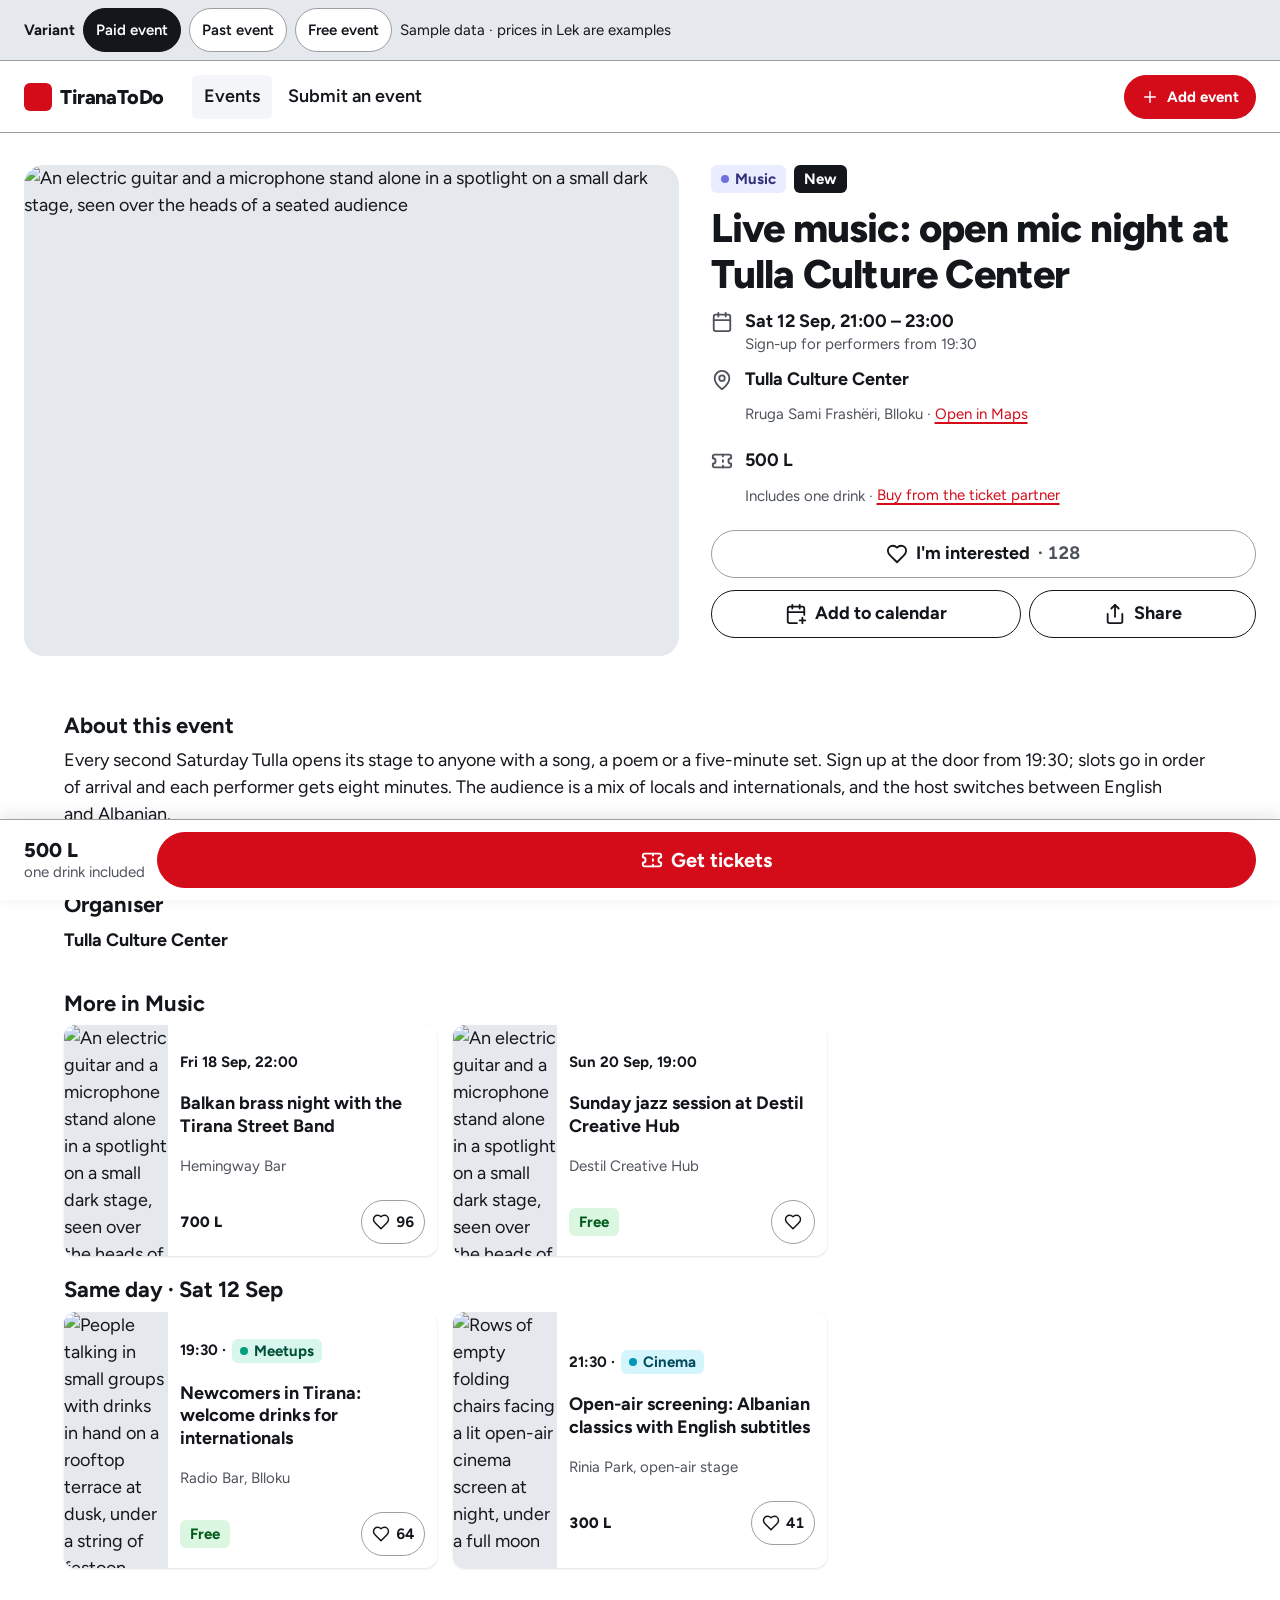
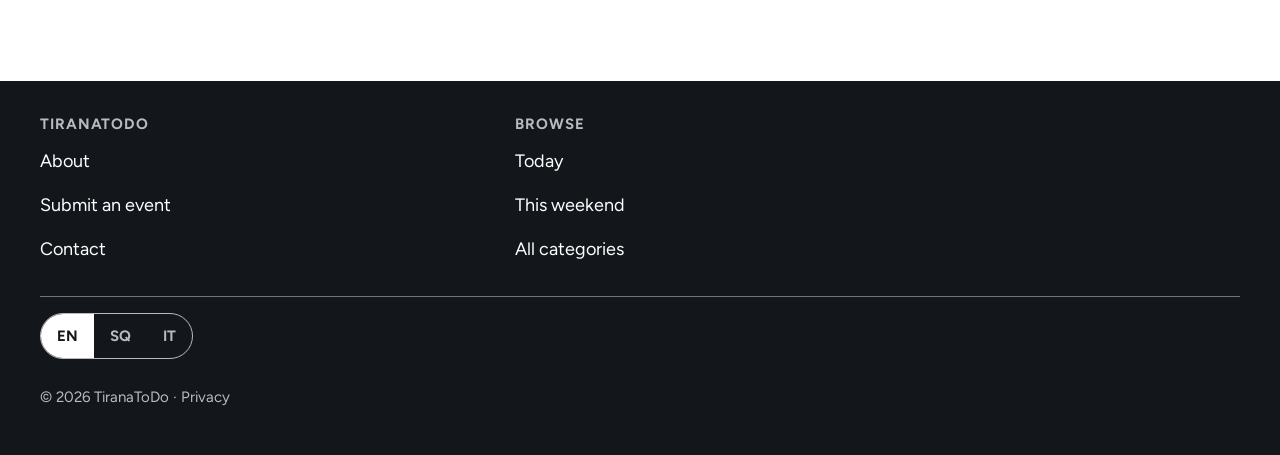
==== docs/dettaglio-evento.html @ acfc4761 "Pubblica il mockup TiranaToDo su GitHub Pages (docs/) Copia dal progetto Claude Design delle due pag" ====
<!DOCTYPE html>
<html lang="en">
<head>
<meta charset="utf-8">
<meta name="viewport" content="width=device-width, initial-scale=1">
<title>Live music: open mic night at Tulla — TiranaToDo</title>
<link rel="stylesheet" href="./_ds/styles.css">
<link rel="stylesheet" href="./pagine.css">
</head>
<body class="te-page" data-screen-label="Event detail">

<!-- DEV ONLY — scelta della variante. Si toglie in produzione con lo <script> in fondo. -->
<div class="dev-bar">
  <b>Variant</b>
  <a href="#normal" data-state-link="normal">Paid event</a>
  <a href="#past" data-state-link="past">Past event</a>
  <a href="#free" data-state-link="free">Free event</a>
  <span>Sample data · prices in Lek are examples</span>
</div>

<!-- logo segnaposto: quadrato rosso + wordmark -->
<header class="te-header te-header--desktop">
  <a class="te-logo" href="./lista-eventi.html"><span class="te-logo__mark"></span>TiranaToDo</a>
  <ul class="te-nav">
    <li><a class="is-active" href="./lista-eventi.html">Events</a></li>
    <li><a href="#">Submit an event</a></li>
  </ul>
  <a class="te-btn te-btn--primary te-btn--s te-only-desktop" href="#"><svg class="te-ic te-ic--s" viewBox="0 0 24 24" aria-hidden="true"><path d="M5 12h14"></path><path d="M12 5v14"></path></svg>Add event</a>
</header>

<main>
  <header class="te-hero" data-cat="music">
    <div class="te-hero__media">
      <!-- prima immagine della pagina: nessun loading=lazy, si vede subito -->
      <img src="https://raw.githubusercontent.com/KeryxDesign/tiranatodo/main/assets/demo/web/music.jpg" width="700" height="438" decoding="async" alt="An electric guitar and a microphone stand alone in a spotlight on a small dark stage, seen over the heads of a seated audience">
      <div class="te-hero__bar te-hero__bar--mobile">
        <a class="te-btn te-btn--icon te-btn--on-image" href="./lista-eventi.html" aria-label="Back to events"><svg class="te-ic" viewBox="0 0 24 24" aria-hidden="true"><path d="m15 18-6-6 6-6"></path></svg></a>
        <div>
          <button class="te-btn te-btn--icon te-btn--on-image" type="button" aria-label="Save"><svg class="te-ic" viewBox="0 0 24 24" aria-hidden="true"><path d="m19 21-7-4-7 4V5a2 2 0 0 1 2-2h10a2 2 0 0 1 2 2v16z"></path></svg></button>
          <button class="te-btn te-btn--icon te-btn--on-image" type="button" aria-label="Share"><svg class="te-ic" viewBox="0 0 24 24" aria-hidden="true"><path d="M4 12v8a2 2 0 0 0 2 2h12a2 2 0 0 0 2-2v-8"></path><polyline points="16 6 12 2 8 6"></polyline><line x1="12" x2="12" y1="2" y2="15"></line></svg></button>
        </div>
      </div>
    </div>

    <div class="te-hero__body">
      <div class="te-alert te-alert--warn" data-show="past" hidden>
        <svg class="te-ic" viewBox="0 0 24 24" aria-hidden="true"><circle cx="12" cy="12" r="10"></circle><path d="M12 8v4"></path><path d="M12 16h.01"></path></svg>
        <div><strong>This event has ended</strong>Voting and calendar are closed. <a href="./lista-eventi.html">See what's on this week</a></div>
      </div>

      <div class="te-hero__tags">
        <span class="te-tag"><i class="te-dot"></i>Music</span>
        <span class="te-badge te-badge--new" data-show="normal">New</span>
        <span class="te-badge te-badge--past" data-show="past" hidden>Past</span>
        <span class="te-badge te-badge--free" data-show="free" hidden>Free</span>
      </div>

      <h1 class="te-h1">Live music: open mic night at Tulla Culture Center</h1>

      <ul class="te-meta">
        <li>
          <svg class="te-ic" viewBox="0 0 24 24" aria-hidden="true"><path d="M8 2v4"></path><path d="M16 2v4"></path><rect width="18" height="18" x="3" y="4" rx="2"></rect><path d="M3 10h18"></path></svg>
          <div>
            <div class="te-meta__main">Sat 12 Sep, 21:00 – 23:00</div>
            <div class="te-meta__sub">Sign-up for performers from 19:30</div>
          </div>
        </li>
        <li>
          <svg class="te-ic" viewBox="0 0 24 24" aria-hidden="true"><path d="M20 10c0 6-8 12-8 12s-8-6-8-12a8 8 0 0 1 16 0Z"></path><circle cx="12" cy="10" r="3"></circle></svg>
          <div>
            <div class="te-meta__main">Tulla Culture Center</div>
            <div class="te-meta__sub">Rruga Sami Frashëri, Blloku · <a href="#">Open in Maps</a></div>
          </div>
        </li>
        <li>
          <svg class="te-ic" viewBox="0 0 24 24" aria-hidden="true"><path d="M2 9a3 3 0 0 1 0 6v2a2 2 0 0 0 2 2h16a2 2 0 0 0 2-2v-2a3 3 0 0 1 0-6V7a2 2 0 0 0-2-2H4a2 2 0 0 0-2 2Z"></path><path d="M13 5v2"></path><path d="M13 11v2"></path><path d="M13 17v2"></path></svg>
          <div>
            <div class="te-meta__main" data-show="normal past">500 L</div>
            <div class="te-meta__sub" data-show="normal">Includes one drink · <a href="#">Buy from the ticket partner</a></div>
            <div class="te-meta__sub" data-show="past" hidden>Includes one drink · ticket sales are closed</div>
            <div class="te-meta__main" data-show="free" hidden>Free entry</div>
            <div class="te-meta__sub" data-show="free" hidden>No ticket needed · first come, first served</div>
          </div>
        </li>
      </ul>

      <button class="te-vote te-vote--lg" type="button" aria-pressed="false" data-off-when="past">
        <svg class="te-ic" viewBox="0 0 24 24" aria-hidden="true"><path d="M19 14c1.49-1.46 3-3.21 3-5.5A5.5 5.5 0 0 0 16.5 3c-1.76 0-3 .5-4.5 2-1.5-1.5-2.74-2-4.5-2A5.5 5.5 0 0 0 2 8.5c0 2.3 1.5 4.05 3 5.5l7 7Z"></path></svg>I'm interested <span class="te-vote__count te-muted">· 128</span>
      </button>

      <div class="te-actions">
        <div class="te-actions__row">
          <button class="te-btn te-btn--secondary" type="button" data-off-when="past"><svg class="te-ic" viewBox="0 0 24 24" aria-hidden="true"><path d="M8 2v4"></path><path d="M16 2v4"></path><path d="M21 13V6a2 2 0 0 0-2-2H5a2 2 0 0 0-2 2v14a2 2 0 0 0 2 2h8"></path><path d="M3 10h18"></path><path d="M16 19h6"></path><path d="M19 16v6"></path></svg>Add to calendar</button>
          <button class="te-btn te-btn--secondary" type="button"><svg class="te-ic" viewBox="0 0 24 24" aria-hidden="true"><path d="M4 12v8a2 2 0 0 0 2 2h12a2 2 0 0 0 2-2v-8"></path><polyline points="16 6 12 2 8 6"></polyline><line x1="12" x2="12" y1="2" y2="15"></line></svg>Share</button>
        </div>
        <div class="te-actions__row te-only-mobile" data-show="normal">
          <a class="te-btn te-btn--secondary" href="#"><svg class="te-ic" viewBox="0 0 24 24" aria-hidden="true"><path d="M2 9a3 3 0 0 1 0 6v2a2 2 0 0 0 2 2h16a2 2 0 0 0 2-2v-2a3 3 0 0 1 0-6V7a2 2 0 0 0-2-2H4a2 2 0 0 0-2 2Z"></path><path d="M13 5v2"></path><path d="M13 11v2"></path><path d="M13 17v2"></path></svg>Tickets</a>
        </div>
      </div>
    </div>
  </header>

  <div class="te-wrap te-wrap--flush">

    <section class="te-section">
      <h2 class="te-h3">About this event</h2>
      <p class="te-body" style="margin-top:var(--te-sp-2)">Every second Saturday Tulla opens its stage to anyone with a song, a poem or a five-minute set. Sign up at the door from 19:30; slots go in order of arrival and each performer gets eight minutes. The audience is a mix of locals and internationals, and the host switches between English and Albanian.</p>
      <p class="te-body" style="margin-top:var(--te-sp-3)">Doors close when the room is full, about sixty people, so come early if you want a seat. The bar stays open until midnight.</p>
    </section>

    <section class="te-section">
      <h2 class="te-h3">Organiser</h2>
      <p class="te-body te-strong" style="margin-top:var(--te-sp-2)">Tulla Culture Center</p>
    </section>

    <section class="te-group" style="padding-top:var(--te-sp-4)">
      <h2 class="te-group__title">More in Music</h2>
      <div class="te-list--cols te-pad">
        <a class="te-card te-card--list" href="./dettaglio-evento.html" data-cat="music">
          <div class="te-card__media"><img src="https://raw.githubusercontent.com/KeryxDesign/tiranatodo/main/assets/demo/web/music.jpg" width="700" height="438" loading="lazy" decoding="async" alt="An electric guitar and a microphone stand alone in a spotlight on a small dark stage, seen over the heads of a seated audience"></div>
          <div class="te-card__body">
            <p class="te-card__date">Fri 18 Sep, 22:00</p>
            <h3 class="te-card__title">Balkan brass night with the Tirana Street Band</h3>
            <p class="te-card__place"><span>Hemingway Bar</span></p>
            <div class="te-card__foot">
              <span class="te-card__price">700 L</span>
              <button class="te-vote te-vote--compact" type="button" aria-pressed="false" aria-label="I'm interested · 96 people"><svg class="te-ic te-ic--s" viewBox="0 0 24 24" aria-hidden="true"><path d="M19 14c1.49-1.46 3-3.21 3-5.5A5.5 5.5 0 0 0 16.5 3c-1.76 0-3 .5-4.5 2-1.5-1.5-2.74-2-4.5-2A5.5 5.5 0 0 0 2 8.5c0 2.3 1.5 4.05 3 5.5l7 7Z"></path></svg><span class="te-vote__count">96</span></button>
            </div>
          </div>
        </a>
        <a class="te-card te-card--list" href="./dettaglio-evento.html" data-cat="music">
          <div class="te-card__media"><img src="https://raw.githubusercontent.com/KeryxDesign/tiranatodo/main/assets/demo/web/music.jpg" width="700" height="438" loading="lazy" decoding="async" alt="An electric guitar and a microphone stand alone in a spotlight on a small dark stage, seen over the heads of a seated audience"></div>
          <div class="te-card__body">
            <p class="te-card__date">Sun 20 Sep, 19:00</p>
            <h3 class="te-card__title">Sunday jazz session at Destil Creative Hub</h3>
            <p class="te-card__place"><span>Destil Creative Hub</span></p>
            <div class="te-card__foot">
              <span class="te-badge te-badge--free">Free</span>
              <button class="te-vote te-vote--compact is-solo" type="button" aria-pressed="false" aria-label="I'm interested"><svg class="te-ic te-ic--s" viewBox="0 0 24 24" aria-hidden="true"><path d="M19 14c1.49-1.46 3-3.21 3-5.5A5.5 5.5 0 0 0 16.5 3c-1.76 0-3 .5-4.5 2-1.5-1.5-2.74-2-4.5-2A5.5 5.5 0 0 0 2 8.5c0 2.3 1.5 4.05 3 5.5l7 7Z"></path></svg></button>
            </div>
          </div>
        </a>
      </div>
    </section>

    <section class="te-group" style="padding-bottom:var(--te-sp-8)">
      <h2 class="te-group__title">Same day · Sat 12 Sep</h2>
      <div class="te-list--cols te-pad">
        <a class="te-card te-card--list" href="./dettaglio-evento.html" data-cat="meetups">
          <div class="te-card__media"><img src="https://raw.githubusercontent.com/KeryxDesign/tiranatodo/main/assets/demo/web/meetups.jpg" width="700" height="438" loading="lazy" decoding="async" alt="People talking in small groups with drinks in hand on a rooftop terrace at dusk, under a string of festoon lights"></div>
          <div class="te-card__body">
            <p class="te-card__date">19:30 · <span class="te-tag" style="min-height:24px;padding:0 var(--te-sp-2)"><i class="te-dot"></i>Meetups</span></p>
            <h3 class="te-card__title">Newcomers in Tirana: welcome drinks for internationals</h3>
            <p class="te-card__place"><span>Radio Bar, Blloku</span></p>
            <div class="te-card__foot">
              <span class="te-badge te-badge--free">Free</span>
              <button class="te-vote te-vote--compact" type="button" aria-pressed="false" aria-label="I'm interested · 64 people"><svg class="te-ic te-ic--s" viewBox="0 0 24 24" aria-hidden="true"><path d="M19 14c1.49-1.46 3-3.21 3-5.5A5.5 5.5 0 0 0 16.5 3c-1.76 0-3 .5-4.5 2-1.5-1.5-2.74-2-4.5-2A5.5 5.5 0 0 0 2 8.5c0 2.3 1.5 4.05 3 5.5l7 7Z"></path></svg><span class="te-vote__count">64</span></button>
            </div>
          </div>
        </a>
        <a class="te-card te-card--list" href="./dettaglio-evento.html" data-cat="cinema">
          <div class="te-card__media"><img src="https://raw.githubusercontent.com/KeryxDesign/tiranatodo/main/assets/demo/web/cinema.jpg" width="700" height="438" loading="lazy" decoding="async" alt="Rows of empty folding chairs facing a lit open-air cinema screen at night, under a full moon"></div>
          <div class="te-card__body">
            <p class="te-card__date">21:30 · <span class="te-tag" style="min-height:24px;padding:0 var(--te-sp-2)"><i class="te-dot"></i>Cinema</span></p>
            <h3 class="te-card__title">Open-air screening: Albanian classics with English subtitles</h3>
            <p class="te-card__place"><span>Rinia Park, open-air stage</span></p>
            <div class="te-card__foot">
              <span class="te-card__price">300 L</span>
              <button class="te-vote te-vote--compact" type="button" aria-pressed="false" aria-label="I'm interested · 41 people"><svg class="te-ic te-ic--s" viewBox="0 0 24 24" aria-hidden="true"><path d="M19 14c1.49-1.46 3-3.21 3-5.5A5.5 5.5 0 0 0 16.5 3c-1.76 0-3 .5-4.5 2-1.5-1.5-2.74-2-4.5-2A5.5 5.5 0 0 0 2 8.5c0 2.3 1.5 4.05 3 5.5l7 7Z"></path></svg><span class="te-vote__count">41</span></button>
            </div>
          </div>
        </a>
      </div>
    </section>

  </div>
</main>

<div class="te-sticky-cta" data-show="normal">
  <div class="te-sticky-cta__price"><strong>500 L</strong><span class="te-small te-muted">one drink included</span></div>
  <a class="te-btn te-btn--primary te-btn--l" href="#"><svg class="te-ic" viewBox="0 0 24 24" aria-hidden="true"><path d="M2 9a3 3 0 0 1 0 6v2a2 2 0 0 0 2 2h16a2 2 0 0 0 2-2v-2a3 3 0 0 1 0-6V7a2 2 0 0 0-2-2H4a2 2 0 0 0-2 2Z"></path><path d="M13 5v2"></path><path d="M13 11v2"></path><path d="M13 17v2"></path></svg>Get tickets</a>
</div>

<footer class="te-footer">
  <div class="te-wrap te-wrap--flush">
    <div class="te-footer__cols">
      <div>
        <p class="te-footer__title">TiranaToDo</p>
        <ul>
          <li><a href="#">About</a></li>
          <li><a href="#">Submit an event</a></li>
          <li><a href="#">Contact</a></li>
        </ul>
      </div>
      <div>
        <p class="te-footer__title">Browse</p>
        <ul>
          <li><a href="#">Today</a></li>
          <li><a href="#">This weekend</a></li>
          <li><a href="#">All categories</a></li>
        </ul>
      </div>
    </div>
    <div class="te-footer__legal">
      <nav class="te-footer__lang" aria-label="Language">
        <a class="is-active" href="#" lang="en">EN</a>
        <a href="#" lang="sq">SQ</a>
        <a href="#" lang="it">IT</a>
      </nav>
      <p>© 2026 TiranaToDo · <a href="#">Privacy</a></p>
    </div>
  </div>
</footer>

<!-- DEV ONLY — mostra una delle tre varianti. Si toglie in produzione. -->
<script>
(function(){
  var valid = ['normal','past','free'];
  function apply(s){
    if (valid.indexOf(s) < 0) { s = valid[0]; }
    var i, els = document.querySelectorAll('[data-show]');
    for (i = 0; i < els.length; i++) {
      els[i].hidden = els[i].getAttribute('data-show').split(' ').indexOf(s) < 0;
    }
    var offs = document.querySelectorAll('[data-off-when]');
    for (i = 0; i < offs.length; i++) {
      var off = offs[i].getAttribute('data-off-when') === s;
      offs[i].disabled = off;
      offs[i].setAttribute('aria-disabled', off ? 'true' : 'false');
      if (offs[i].className.indexOf('te-vote') === 0) {
        offs[i].className = off ? 'te-vote te-vote--lg is-off' : 'te-vote te-vote--lg';
      }
    }
    var links = document.querySelectorAll('[data-state-link]');
    for (i = 0; i < links.length; i++) {
      links[i].className = (links[i].getAttribute('data-state-link') === s) ? 'is-on' : '';
    }
  }
  function read(){ return (window.location.hash || '').replace('#',''); }
  window.addEventListener('hashchange', function(){ apply(read()); });
  apply(read());
})();
</script>

<!--
STRINGHE VISIBILI — dettaglio-evento (EN default; da tradurre SQ, IT)
brand.name → TiranaToDo
nav.events → Events
nav.submit → Submit an event
nav.add → Add event
detail.back → Back to events
detail.save → Save
detail.share → Share
media.nophoto → No photo yet   [segnaposto: da confermare a MUSE]
detail.past.title → This event has ended
detail.past.body → Voting and calendar are closed.
detail.past.link → See what's on this week
badge.new → New
badge.past → Past
badge.free → Free
detail.when → Sat 12 Sep, 21:00 – 23:00
detail.when.note → Sign-up for performers from 19:30
detail.where.name → Tulla Culture Center
detail.where.address → Rruga Sami Frashëri, Blloku
detail.where.map → Open in Maps
detail.price → 500 L
detail.price.note → Includes one drink
detail.price.buy → Buy from the ticket partner
detail.price.note.past → Includes one drink · ticket sales are closed
detail.price.free → Free entry
detail.price.free.note → No ticket needed · first come, first served
detail.vote → I'm interested
detail.vote.count → · {n}
detail.calendar → Add to calendar
detail.tickets → Tickets
detail.about → About this event
detail.organiser → Organiser
detail.more.category → More in {category}
detail.sameday → Same day · {date}
cta.price.note → one drink included
cta.tickets → Get tickets
footer.* → come in lista-eventi

TESTI ALTERNATIVI DELLE FOTO (li pronuncia un lettore di schermo: sono
testo visibile, non metadati. Da confermare a MUSE insieme alle stringhe.)
media.alt.music → An electric guitar and a microphone stand alone in a spotlight on a small dark stage, seen over the heads of a seated audience
media.alt.meetups → People talking in small groups with drinks in hand on a rooftop terrace at dusk, under a string of festoon lights
media.alt.cinema → Rows of empty folding chairs facing a lit open-air cinema screen at night, under a full moon

FOTO: la testata e le quattro card portano una fotografia, abbinata alla
categoria. Le foto stanno nel repo del progetto (assets/demo/web/), sono
generate con AI e ritagliate 16:10 a 700x438. music.jpg compare tre
volte perche' tre di queste schede sono davvero di categoria Music.
La testata carica subito; le quattro card hanno loading="lazy".

SEGNAPOSTO IMMAGINE: la classe .te-media-empty resta in pagine.css e non
la usa piu' nessun riquadro di questo mockup. E' lo stato di ripiego per
l'evento il cui organizzatore non carica nessuna foto — in produzione
succedera' spesso. Occupa lo stesso riquadro dell'<img>: si scambiano
senza muovere un pixel. Non dipende dalla variante: un evento gratuito o
passato puo' avere la foto come un evento a pagamento.

DATI D'ESEMPIO, NON REALI: titolo, luogo, contatore voti e prezzi in Lek
(500 L, 300 L, 700 L) sono segnaposto.
-->
</body>
</html>
---- docs/_ds/styles.css ----
@import url('https://fonts.googleapis.com/css2?family=Figtree:ital,wght@0,400;0,600;0,700;0,800;1,400;1,700&display=swap');

/* ═══════════════════════════════════════════════════════════════════════
   TIRANA EVENTS — design system. Bianco fondo, nero inchiostro, rosso azione.
   Prefisso classi: te-. Ogni colore passa da un token: niente esadecimali
   scritti a mano nei componenti o nelle pagine.
   Pavimento tipografico (profilo A, target 18-50): corpo ≥17px, altro ≥15px,
   contrasto ≥4,5:1. Fonte: Sistema/_CORE/sop/grafica/graf_pagina_web.md §4.
   ═══════════════════════════════════════════════════════════════════════ */
:root{
  /* --- I tre colori --- */
  --te-white:#FFFFFF;/* @kind color */
  --te-ink:#13161B;/* @kind color */
  --te-red:#D40C1A;/* @kind color */
  --te-red-ink:#A9000D;/* @kind color */
  --te-red-bg:#FFE7E4;/* @kind color */

  /* --- Neutri di supporto --- */
  --te-ink-muted:#4E535B;/* @kind color */
  --te-surface-2:#F3F5F8;/* @kind color */
  --te-surface-3:#E5E8EC;/* @kind color */
  --te-line:#9B9FA3;/* @kind color */
  --te-line-soft:#DCDEE2;/* @kind color */
  --te-on-ink:#FFFFFF;/* @kind color */
  --te-on-ink-muted:#B8BBC0;/* @kind color */

  /* --- Stati --- */
  --te-ok:#008A39;/* @kind color */
  --te-ok-ink:#005A1C;/* @kind color */
  --te-ok-bg:#DCF7E1;/* @kind color */
  --te-warn:#A65F00;/* @kind color */
  --te-warn-ink:#6F3800;/* @kind color */
  --te-warn-bg:#FFEBD2;/* @kind color */
  --te-err:#D40C1A;/* @kind color */
  --te-err-ink:#A9000D;/* @kind color */
  --te-err-bg:#FFE7E4;/* @kind color */
  --te-info:#0077C7;/* @kind color */
  --te-info-ink:#004B88;/* @kind color */
  --te-info-bg:#D9F2FF;/* @kind color */

  /* --- Categorie: punto (non testo), tinta di fondo, inchiostro sulla tinta --- */
  --te-cat-music:#6F6FE2;/* @kind color */
  --te-cat-music-bg:#E9EDFF;/* @kind color */
  --te-cat-music-ink:#33317A;/* @kind color */
  --te-cat-nightlife:#9F5DCB;/* @kind color */
  --te-cat-nightlife-bg:#F6E8FF;/* @kind color */
  --te-cat-nightlife-ink:#50266B;/* @kind color */
  --te-cat-theatre:#BF50A0;/* @kind color */
  --te-cat-theatre-bg:#FFE6F6;/* @kind color */
  --te-cat-theatre-ink:#631C50;/* @kind color */
  --te-cat-cinema:#0098B7;/* @kind color */
  --te-cat-cinema-bg:#D5F5FC;/* @kind color */
  --te-cat-cinema-ink:#004B5F;/* @kind color */
  --te-cat-art:#0086DD;/* @kind color */
  --te-cat-art-bg:#DCF2FF;/* @kind color */
  --te-cat-art-ink:#004077;/* @kind color */
  --te-cat-food:#CC5900;/* @kind color */
  --te-cat-food-bg:#FFE8DA;/* @kind color */
  --te-cat-food-ink:#6B2200;/* @kind color */
  --te-cat-sport:#279936;/* @kind color */
  --te-cat-sport-bg:#E1F5E0;/* @kind color */
  --te-cat-sport-ink:#004C09;/* @kind color */
  --te-cat-family:#B47000;/* @kind color */
  --te-cat-family-bg:#FBEDD5;/* @kind color */
  --te-cat-family-ink:#5D3200;/* @kind color */
  --te-cat-meetups:#009F7A;/* @kind color */
  --te-cat-meetups-bg:#D7F7ED;/* @kind color */
  --te-cat-meetups-ink:#004F39;/* @kind color */
  --te-cat-outdoors:#888700;/* @kind color */
  --te-cat-outdoors-bg:#EFF1D6;/* @kind color */
  --te-cat-outdoors-ink:#424100;/* @kind color */
  --te-cat-other:#6B7280;/* @kind color */
  --te-cat-other-bg:#EEF0F3;/* @kind color */
  --te-cat-other-ink:#343A44;/* @kind color */

  /* --- Tipografia --- */
  --te-font:'Figtree',system-ui,-apple-system,'Segoe UI',sans-serif;
  --te-fs-small:15px;   /* etichette, meta, note: pavimento "altro testo" */
  --te-fs-body:17px;    /* corpo: pavimento */
  --te-fs-lead:19px;    /* titolo card, lead */
  --te-fs-h3:21px;
  --te-fs-h2:24px;
  --te-fs-h1:28px;      /* H1 mobile: pavimento ≥28 */
  --te-fs-display:36px; /* numeri grandi, giorno nel blocco data */
  --te-lh-tight:1.15;
  --te-lh-title:1.25;
  --te-lh-body:1.5;

  /* --- Spazio (base 4) --- */
  --te-sp-1:4px;--te-sp-2:8px;--te-sp-3:12px;--te-sp-4:16px;--te-sp-5:20px;
  --te-sp-6:24px;--te-sp-8:32px;--te-sp-10:40px;--te-sp-12:48px;--te-sp-16:64px;
  --te-gutter:16px;      /* margine pagina mobile */
  --te-tap:44px;         /* tap target minimo, mai sotto */
  --te-max:1200px;

  /* --- Raggi --- */
  --te-r-sm:6px;--te-r-md:12px;--te-r-lg:20px;--te-r-pill:999px;

  /* --- Ombre --- */
  --te-shadow-sm:0 1px 2px rgba(19,22,27,.06),0 1px 3px rgba(19,22,27,.08);/* @kind shadow */
  --te-shadow-md:0 4px 12px rgba(19,22,27,.10),0 1px 3px rgba(19,22,27,.06);/* @kind shadow */
  --te-shadow-lg:0 -4px 16px rgba(19,22,27,.10);/* @kind shadow */

  /* --- Anello di focus --- */
  --te-ring:0 0 0 2px var(--te-white),0 0 0 4px var(--te-ink);
}
@media (min-width:768px){
  :root{--te-fs-body:18px;--te-fs-lead:20px;--te-fs-h3:22px;--te-fs-h2:30px;--te-fs-h1:40px;--te-fs-display:48px;--te-gutter:24px}
}

/* ─── Base ─────────────────────────────────────────────────────────── */
.te-page{margin:0;background:var(--te-white);color:var(--te-ink);font-family:var(--te-font);font-size:var(--te-fs-body);line-height:var(--te-lh-body);-webkit-font-smoothing:antialiased;text-wrap:pretty}
.te-page *,.te-page *::before,.te-page *::after{box-sizing:border-box}
.te-page :where(a:not([class])){color:var(--te-red);text-decoration:underline;text-underline-offset:3px;text-decoration-thickness:1.5px}
.te-page :where(a:not([class])):hover{color:var(--te-red-ink)}
.te-page :focus-visible{outline:none;box-shadow:var(--te-ring)}
.te-wrap{max-width:var(--te-max);margin:0 auto;padding:0 var(--te-gutter)}
.te-wrap--flush{padding:0}
.te-ic{width:22px;height:22px;flex:none;stroke:currentColor;fill:none;stroke-width:2;stroke-linecap:round;stroke-linejoin:round}
.te-ic--s{width:18px;height:18px}
.te-ic--fill{fill:currentColor}
.te-sr{position:absolute;width:1px;height:1px;overflow:hidden;clip:rect(0 0 0 0);white-space:nowrap}

/* ─── Tipografia ───────────────────────────────────────────────────── */
.te-h1{font-size:var(--te-fs-h1);line-height:var(--te-lh-tight);font-weight:800;letter-spacing:-.02em;margin:0}
.te-h2{font-size:var(--te-fs-h2);line-height:var(--te-lh-title);font-weight:800;letter-spacing:-.015em;margin:0}
.te-h3{font-size:var(--te-fs-h3);line-height:var(--te-lh-title);font-weight:700;margin:0}
.te-lead{font-size:var(--te-fs-lead);line-height:var(--te-lh-title);font-weight:700;margin:0}
.te-body{font-size:var(--te-fs-body);line-height:var(--te-lh-body);margin:0}
.te-small{font-size:var(--te-fs-small);line-height:1.4;margin:0}
.te-muted{color:var(--te-ink-muted)}
.te-strong{font-weight:700}
.te-display{font-size:var(--te-fs-display);line-height:1;font-weight:800;letter-spacing:-.03em}

/* ─── Bottoni ──────────────────────────────────────────────────────── */
.te-btn{display:inline-flex;align-items:center;justify-content:center;gap:var(--te-sp-2);min-height:48px;padding:0 var(--te-sp-5);border-radius:var(--te-r-pill);border:1.5px solid transparent;font-family:var(--te-font);font-size:var(--te-fs-body);font-weight:700;line-height:1.2;text-decoration:none;cursor:pointer;white-space:nowrap;transition:background .15s,color .15s,transform .08s,border-color .15s;-webkit-tap-highlight-color:transparent}
.te-btn:active,.te-btn.is-active{transform:scale(.98)}
.te-btn--s{min-height:44px;padding:0 var(--te-sp-4);font-size:var(--te-fs-small)}
.te-btn--m{min-height:48px}
.te-btn--l{min-height:56px;padding:0 var(--te-sp-6);font-size:var(--te-fs-lead)}
.te-btn--block{display:flex;width:100%}
.te-btn--primary{background:var(--te-red);color:var(--te-on-ink);border-color:var(--te-red)}
.te-btn--primary:hover,.te-btn--primary.is-hover{background:var(--te-red-ink);border-color:var(--te-red-ink)}
.te-btn--primary:active,.te-btn--primary.is-active{background:var(--te-red-ink)}
.te-btn--secondary{background:var(--te-white);color:var(--te-ink);border-color:var(--te-ink)}
.te-btn--secondary:hover,.te-btn--secondary.is-hover{background:var(--te-surface-2)}
.te-btn--secondary:active,.te-btn--secondary.is-active{background:var(--te-surface-3)}
.te-btn--ghost{background:transparent;color:var(--te-ink)}
.te-btn--ghost:hover,.te-btn--ghost.is-hover{background:var(--te-surface-2)}
.te-btn--ghost:active,.te-btn--ghost.is-active{background:var(--te-surface-3)}
.te-btn--icon{width:var(--te-tap);min-width:var(--te-tap);min-height:var(--te-tap);padding:0;border-color:var(--te-line);background:var(--te-white);color:var(--te-ink)}
.te-btn--icon.te-btn--l{width:56px;min-width:56px}
.te-btn--icon:hover,.te-btn--icon.is-hover{background:var(--te-surface-2);border-color:var(--te-ink)}
.te-btn--on-image{background:rgba(255,255,255,.92);border-color:transparent;box-shadow:var(--te-shadow-sm)}
.te-btn:disabled,.te-btn.is-disabled{background:var(--te-surface-3);color:var(--te-ink-muted);border-color:var(--te-surface-3);cursor:not-allowed;transform:none}
.te-btn.is-loading{color:transparent;position:relative;pointer-events:none}
.te-btn.is-loading::after{content:"";position:absolute;width:20px;height:20px;border-radius:50%;border:2.5px solid rgba(255,255,255,.35);border-top-color:var(--te-on-ink);animation:te-spin .8s linear infinite}
.te-btn--secondary.is-loading::after,.te-btn--ghost.is-loading::after{border-color:var(--te-surface-3);border-top-color:var(--te-ink)}
.te-btn.is-focus{box-shadow:var(--te-ring)}
@keyframes te-spin{to{transform:rotate(360deg)}}

/* ─── Chip (filtri) ────────────────────────────────────────────────── */
.te-chip{display:inline-flex;align-items:center;gap:var(--te-sp-2);min-height:var(--te-tap);padding:0 var(--te-sp-4);border-radius:var(--te-r-pill);border:1.5px solid var(--te-line);background:var(--te-white);color:var(--te-ink);font-family:var(--te-font);font-size:var(--te-fs-small);font-weight:600;line-height:1.2;white-space:nowrap;cursor:pointer;text-decoration:none;flex:none;transition:background .15s,border-color .15s,color .15s;-webkit-tap-highlight-color:transparent}
.te-chip:hover,.te-chip.is-hover{border-color:var(--te-ink)}
.te-chip.is-active{background:var(--te-ink);color:var(--te-on-ink);border-color:var(--te-ink)}
.te-chip--icon{width:var(--te-tap);padding:0;justify-content:center}
.te-chip .te-count{font-weight:400;color:var(--te-ink-muted)}
.te-chip.is-active .te-count{color:var(--te-on-ink-muted)}
.te-dot{width:10px;height:10px;border-radius:50%;background:var(--cat,var(--te-cat-other));flex:none}

/* ─── Barra filtri sticky ──────────────────────────────────────────── */
.te-filters{position:sticky;top:0;z-index:20;background:var(--te-white);padding:var(--te-sp-3) 0 var(--te-sp-2);border-bottom:1px solid var(--te-line);box-shadow:var(--te-shadow-sm)}
.te-filters.is-stuck{box-shadow:var(--te-shadow-md)}
.te-scroll{display:flex;gap:var(--te-sp-2);overflow-x:auto;padding:2px var(--te-gutter) 4px;scrollbar-width:none;-webkit-overflow-scrolling:touch;scroll-snap-type:x proximity}
.te-scroll::-webkit-scrollbar{display:none}
.te-scroll>*{scroll-snap-align:start}
.te-filters .te-scroll+.te-scroll{margin-top:var(--te-sp-2)}
.te-results{display:flex;align-items:center;justify-content:space-between;gap:var(--te-sp-3);padding:var(--te-sp-2) var(--te-gutter) 0;font-size:var(--te-fs-small);font-weight:600;color:var(--te-ink-muted);line-height:1.4}
.te-results .te-link-btn{background:none;border:0;padding:0;min-height:var(--te-tap);display:inline-flex;align-items:center;font:inherit;font-weight:600;color:var(--te-red);text-decoration:underline;text-underline-offset:3px;cursor:pointer}
.te-results.is-compact{padding-top:0;min-height:0}

/* ─── Ricerca ──────────────────────────────────────────────────────── */
.te-search{position:relative;display:flex;align-items:center}
.te-search .te-ic{position:absolute;left:var(--te-sp-4);color:var(--te-ink-muted);pointer-events:none}
.te-search__input{width:100%;min-height:48px;padding:0 52px;border-radius:var(--te-r-pill);border:1.5px solid var(--te-line);background:var(--te-white);color:var(--te-ink);font-family:var(--te-font);font-size:var(--te-fs-body);line-height:1.2;-webkit-appearance:none;appearance:none}
.te-search__input::placeholder{color:var(--te-ink-muted);opacity:1}
.te-search__input:focus,.te-search__input.is-focus{outline:none;border-color:var(--te-ink);box-shadow:var(--te-ring)}
.te-search__clear{position:absolute;right:2px;width:var(--te-tap);height:var(--te-tap);display:inline-flex;align-items:center;justify-content:center;border:0;background:transparent;color:var(--te-ink);border-radius:50%;cursor:pointer}
.te-search__clear:hover{background:var(--te-surface-2)}
.te-search--surface .te-search__input{background:var(--te-surface-2);border-color:transparent}
.te-search--surface .te-search__input:focus{background:var(--te-white);border-color:var(--te-ink)}

/* ─── Tag categoria e badge ────────────────────────────────────────── */
[data-cat="music"]{--cat:var(--te-cat-music);--cat-bg:var(--te-cat-music-bg);--cat-ink:var(--te-cat-music-ink)}
[data-cat="nightlife"]{--cat:var(--te-cat-nightlife);--cat-bg:var(--te-cat-nightlife-bg);--cat-ink:var(--te-cat-nightlife-ink)}
[data-cat="theatre"]{--cat:var(--te-cat-theatre);--cat-bg:var(--te-cat-theatre-bg);--cat-ink:var(--te-cat-theatre-ink)}
[data-cat="cinema"]{--cat:var(--te-cat-cinema);--cat-bg:var(--te-cat-cinema-bg);--cat-ink:var(--te-cat-cinema-ink)}
[data-cat="art"]{--cat:var(--te-cat-art);--cat-bg:var(--te-cat-art-bg);--cat-ink:var(--te-cat-art-ink)}
[data-cat="food"]{--cat:var(--te-cat-food);--cat-bg:var(--te-cat-food-bg);--cat-ink:var(--te-cat-food-ink)}
[data-cat="sport"]{--cat:var(--te-cat-sport);--cat-bg:var(--te-cat-sport-bg);--cat-ink:var(--te-cat-sport-ink)}
[data-cat="family"]{--cat:var(--te-cat-family);--cat-bg:var(--te-cat-family-bg);--cat-ink:var(--te-cat-family-ink)}
[data-cat="meetups"]{--cat:var(--te-cat-meetups);--cat-bg:var(--te-cat-meetups-bg);--cat-ink:var(--te-cat-meetups-ink)}
[data-cat="outdoors"]{--cat:var(--te-cat-outdoors);--cat-bg:var(--te-cat-outdoors-bg);--cat-ink:var(--te-cat-outdoors-ink)}
[data-cat="other"]{--cat:var(--te-cat-other);--cat-bg:var(--te-cat-other-bg);--cat-ink:var(--te-cat-other-ink)}
.te-tag{display:inline-flex;align-items:center;gap:6px;min-height:28px;padding:0 10px;border-radius:var(--te-r-sm);background:var(--cat-bg,var(--te-surface-2));color:var(--cat-ink,var(--te-ink));font-size:var(--te-fs-small);font-weight:700;line-height:1.2;white-space:nowrap}
.te-tag .te-dot{width:8px;height:8px}
.te-badge{display:inline-flex;align-items:center;gap:6px;min-height:28px;padding:0 10px;border-radius:var(--te-r-sm);font-size:var(--te-fs-small);font-weight:700;line-height:1.2;white-space:nowrap}
.te-badge--free{background:var(--te-ok-bg);color:var(--te-ok-ink)}
.te-badge--soldout{background:var(--te-surface-3);color:var(--te-ink-muted)}
.te-badge--new{background:var(--te-ink);color:var(--te-on-ink)}
.te-badge--last{background:var(--te-warn-bg);color:var(--te-warn-ink)}
.te-badge--past{background:var(--te-surface-3);color:var(--te-ink-muted)}
.te-badge--price{background:var(--te-white);color:var(--te-ink);border:1.5px solid var(--te-line)}
.te-badge--on-image{box-shadow:var(--te-shadow-sm)}

/* ─── Voto (solo positivo) ─────────────────────────────────────────── */
.te-vote{display:inline-flex;align-items:center;justify-content:center;gap:6px;min-height:var(--te-tap);min-width:var(--te-tap);padding:0 12px;border-radius:var(--te-r-pill);border:1.5px solid var(--te-line);background:var(--te-white);color:var(--te-ink);font-family:var(--te-font);font-size:var(--te-fs-small);font-weight:700;line-height:1.2;cursor:pointer;white-space:nowrap;transition:background .15s,border-color .15s,color .15s,transform .08s;-webkit-tap-highlight-color:transparent}
.te-vote:hover,.te-vote.is-hover{border-color:var(--te-ink)}
.te-vote:active{transform:scale(.96)}
.te-vote.is-voted{background:var(--te-red-bg);color:var(--te-red-ink);border-color:var(--te-red-bg)}
.te-vote.is-voted .te-ic{fill:currentColor;color:var(--te-red)}
.te-vote.is-off,.te-vote:disabled{background:var(--te-surface-2);color:var(--te-ink-muted);border-color:var(--te-surface-2);cursor:not-allowed;transform:none}
.te-vote--compact{padding:0 10px}
.te-vote--compact.is-solo{width:var(--te-tap);padding:0}
.te-vote--lg{min-height:48px;padding:0 var(--te-sp-5);font-size:var(--te-fs-body);gap:var(--te-sp-2)}
.te-vote--lg.is-voted{border-color:var(--te-red-ink)}
.te-vote--on-image{background:rgba(255,255,255,.92);border-color:transparent;box-shadow:var(--te-shadow-sm)}
.te-vote__count{font-variant-numeric:tabular-nums}

/* ─── Card evento ──────────────────────────────────────────────────── */
.te-card{display:flex;flex-direction:column;background:var(--te-white);border-radius:var(--te-r-md);box-shadow:var(--te-shadow-sm);overflow:hidden;color:inherit;text-decoration:none;position:relative}
.te-card:hover .te-card__title{text-decoration:underline;text-underline-offset:3px}
.te-card__media{position:relative;aspect-ratio:16/10;background:var(--te-surface-3);overflow:hidden}
.te-card__media img,.te-media-ph{width:100%;height:100%;object-fit:cover;display:block}
.te-media-ph{background:repeating-linear-gradient(135deg,var(--te-surface-3) 0 10px,var(--te-surface-2) 10px 20px);display:flex;align-items:center;justify-content:center;font-family:ui-monospace,Menlo,monospace;font-size:var(--te-fs-small);color:var(--te-ink-muted)}
.te-card__over{position:absolute;inset:0;padding:var(--te-sp-3);display:flex;justify-content:space-between;align-items:flex-start;pointer-events:none}
.te-card__over>*{pointer-events:auto}
.te-card__body{padding:var(--te-sp-3) var(--te-sp-4) var(--te-sp-4);display:flex;flex-direction:column;gap:6px}
.te-card__date{font-size:var(--te-fs-small);font-weight:700;line-height:1.4;color:var(--te-ink);display:flex;align-items:center;gap:6px}
.te-card__title{font-size:var(--te-fs-lead);line-height:var(--te-lh-title);font-weight:700;margin:0;display:-webkit-box;-webkit-line-clamp:2;-webkit-box-orient:vertical;overflow:hidden}
.te-card__place{font-size:var(--te-fs-small);line-height:1.4;color:var(--te-ink-muted);display:flex;align-items:center;gap:6px;min-width:0}
.te-card__place span{overflow:hidden;text-overflow:ellipsis;white-space:nowrap}
.te-card__foot{display:flex;align-items:center;justify-content:space-between;gap:var(--te-sp-2);margin-top:var(--te-sp-1)}
.te-card__price{font-size:var(--te-fs-body);font-weight:800;font-variant-numeric:tabular-nums}
/* lista compatta */
.te-card--list{flex-direction:row;align-items:stretch;border-radius:var(--te-r-md)}
.te-card--list .te-card__media{width:104px;flex:none;aspect-ratio:auto;align-self:stretch}
.te-card--list .te-card__over{padding:var(--te-sp-2)}
.te-card--list .te-card__body{flex:1;min-width:0;padding:var(--te-sp-3) var(--te-sp-3) var(--te-sp-3) var(--te-sp-3);gap:4px;justify-content:center}
.te-card--list .te-card__title{font-size:var(--te-fs-body)}
.te-card--list .te-card__price{font-size:var(--te-fs-small)}
/* passato */
.te-card.is-past .te-card__media{filter:grayscale(1);opacity:.7}
.te-card.is-past .te-card__title,.te-card.is-past .te-card__date{color:var(--te-ink-muted)}
.te-card.is-past .te-card__price{color:var(--te-ink-muted);font-weight:700}
/* griglia */
.te-grid{display:grid;gap:var(--te-sp-4);grid-template-columns:1fr}
@media (min-width:600px){.te-grid{grid-template-columns:repeat(2,1fr);gap:var(--te-sp-6)}}
@media (min-width:960px){.te-grid{grid-template-columns:repeat(3,1fr)}}
.te-list{display:flex;flex-direction:column;gap:var(--te-sp-3)}
.te-group{display:block}
.te-group__title{font-size:var(--te-fs-h3);line-height:var(--te-lh-title);font-weight:700;margin:0;padding:var(--te-sp-5) var(--te-gutter) var(--te-sp-2)}

/* ─── Testata dettaglio evento ─────────────────────────────────────── */
.te-hero{background:var(--te-white)}
.te-hero__media{position:relative;aspect-ratio:4/3;background:var(--te-surface-3);overflow:hidden}
.te-hero__media img{width:100%;height:100%;object-fit:cover;display:block}
.te-hero__bar{position:absolute;top:0;left:0;right:0;padding:var(--te-sp-3) var(--te-gutter);display:flex;justify-content:space-between;align-items:center}
.te-hero__bar>div{display:flex;gap:var(--te-sp-2)}
.te-hero__body{padding:var(--te-sp-4) var(--te-gutter) var(--te-sp-5);display:flex;flex-direction:column;gap:var(--te-sp-3)}
.te-hero__tags{display:flex;gap:var(--te-sp-2);flex-wrap:wrap}
.te-meta{display:flex;flex-direction:column;gap:var(--te-sp-3);margin:0;padding:0;list-style:none}
.te-meta li{display:flex;align-items:flex-start;gap:var(--te-sp-3);min-height:var(--te-tap)}
.te-meta .te-ic{color:var(--te-ink-muted);margin-top:2px}
.te-meta__main{font-size:var(--te-fs-body);font-weight:700;line-height:1.4}
.te-meta__sub{font-size:var(--te-fs-small);color:var(--te-ink-muted);line-height:1.4}
.te-meta__sub a{display:inline-flex;align-items:center;min-height:var(--te-tap)}
.te-actions{display:flex;flex-direction:column;gap:var(--te-sp-2)}
.te-actions__row{display:flex;gap:var(--te-sp-2)}
.te-actions__row>*{flex:1 1 auto;min-width:0;padding-left:var(--te-sp-4);padding-right:var(--te-sp-4)}
@media (min-width:768px){
  .te-hero{display:grid;grid-template-columns:1.2fr 1fr;gap:var(--te-sp-8);align-items:start;padding:var(--te-sp-8) var(--te-gutter)}
  .te-hero__media{border-radius:var(--te-r-lg)}
  .te-hero__body{padding:0}
}

/* ─── Barra CTA fissa (dettaglio, mobile) ──────────────────────────── */
.te-sticky-cta{position:sticky;bottom:0;z-index:20;background:var(--te-white);border-top:1px solid var(--te-line);box-shadow:var(--te-shadow-lg);padding:var(--te-sp-3) var(--te-gutter) calc(var(--te-sp-3) + env(safe-area-inset-bottom));display:flex;align-items:center;gap:var(--te-sp-3)}
.te-sticky-cta__price{display:flex;flex-direction:column;line-height:1.2;min-width:72px}
.te-sticky-cta__price small{font-size:var(--te-fs-small);color:var(--te-ink-muted)}
.te-sticky-cta__price strong{font-size:var(--te-fs-lead);font-weight:800}
.te-sticky-cta .te-btn{flex:1}

/* ─── Form ─────────────────────────────────────────────────────────── */
.te-field{display:flex;flex-direction:column;gap:6px}
.te-label{font-size:var(--te-fs-small);font-weight:700;line-height:1.4}
.te-label .te-opt{font-weight:400;color:var(--te-ink-muted)}
.te-input,.te-textarea,.te-select{width:100%;min-height:52px;padding:12px var(--te-sp-4);border-radius:var(--te-r-sm);border:1.5px solid var(--te-line);background:var(--te-white);color:var(--te-ink);font-family:var(--te-font);font-size:var(--te-fs-body);line-height:1.4;-webkit-appearance:none;appearance:none}
.te-input::placeholder,.te-textarea::placeholder{color:var(--te-ink-muted);opacity:1}
.te-input:focus,.te-textarea:focus,.te-select:focus,.te-input.is-focus{outline:none;border-color:var(--te-ink);box-shadow:var(--te-ring)}
.te-textarea{min-height:128px;resize:vertical}
.te-select-wrap{position:relative}
.te-select{padding-right:48px;cursor:pointer}
.te-select-wrap .te-ic{position:absolute;right:var(--te-sp-4);top:50%;transform:translateY(-50%);pointer-events:none;color:var(--te-ink-muted)}
.te-input[type="date"],.te-input[type="time"]{padding-right:var(--te-sp-3)}
.te-row{display:grid;grid-template-columns:1fr 1fr;gap:var(--te-sp-3)}
.te-help{font-size:var(--te-fs-small);color:var(--te-ink-muted);line-height:1.4;margin:0}
.te-error{display:flex;align-items:flex-start;gap:6px;font-size:var(--te-fs-small);color:var(--te-err-ink);font-weight:600;line-height:1.4;margin:0}
.te-error .te-ic{width:18px;height:18px;margin-top:1px}
.te-field.is-error .te-input,.te-field.is-error .te-textarea,.te-field.is-error .te-select{border-color:var(--te-err);border-width:2px}
.te-field.is-error .te-label{color:var(--te-err-ink)}
.te-field.is-disabled .te-input{background:var(--te-surface-2);color:var(--te-ink-muted)}
/* upload */
.te-upload{display:flex;flex-direction:column;align-items:center;justify-content:center;gap:var(--te-sp-2);min-height:132px;padding:var(--te-sp-4);border:2px dashed var(--te-line);border-radius:var(--te-r-md);background:var(--te-surface-2);color:var(--te-ink);text-align:center;cursor:pointer}
.te-upload:hover{border-color:var(--te-ink)}
.te-upload .te-ic{color:var(--te-ink-muted);width:28px;height:28px}
.te-upload__title{font-size:var(--te-fs-body);font-weight:700}
.te-upload__hint{font-size:var(--te-fs-small);color:var(--te-ink-muted)}
.te-upload--preview{padding:0;border-style:solid;border-width:1.5px;background:var(--te-white);overflow:hidden;align-items:stretch;gap:0;cursor:default}
.te-upload__img{aspect-ratio:16/10;background:var(--te-surface-3)}
.te-upload__foot{display:flex;align-items:center;justify-content:space-between;gap:var(--te-sp-2);padding:var(--te-sp-2) var(--te-sp-2) var(--te-sp-2) var(--te-sp-4);font-size:var(--te-fs-small);color:var(--te-ink-muted)}
.te-upload__foot span{overflow:hidden;text-overflow:ellipsis;white-space:nowrap}
.te-upload__foot div{display:flex;gap:var(--te-sp-1);flex:none}
.te-field.is-error .te-upload{border-color:var(--te-err)}
/* checkbox */
.te-check{display:flex;align-items:flex-start;gap:var(--te-sp-3);min-height:var(--te-tap);cursor:pointer;font-size:var(--te-fs-small);line-height:1.4}
.te-check__box{width:24px;height:24px;flex:none;border-radius:var(--te-r-sm);border:2px solid var(--te-ink);background:var(--te-white);display:inline-flex;align-items:center;justify-content:center;color:var(--te-on-ink);margin-top:-1px}
.te-check__box .te-ic{width:16px;height:16px;stroke-width:3;opacity:0}
.te-check.is-checked .te-check__box{background:var(--te-ink)}
.te-check.is-checked .te-check__box .te-ic{opacity:1}
.te-check input{position:absolute;opacity:0;width:1px;height:1px}
.te-check input:focus-visible+.te-check__box{box-shadow:var(--te-ring)}
.te-check.is-error .te-check__box{border-color:var(--te-err)}
.te-form{display:flex;flex-direction:column;gap:var(--te-sp-5)}

/* ─── Avvisi ───────────────────────────────────────────────────────── */
.te-alert{display:flex;gap:var(--te-sp-3);align-items:flex-start;padding:var(--te-sp-3) var(--te-sp-4);border-radius:var(--te-r-md);border:1.5px solid transparent;font-size:var(--te-fs-small);line-height:1.4}
.te-alert .te-ic{margin-top:1px}
.te-alert strong{display:block;font-size:var(--te-fs-body);margin-bottom:2px}
.te-alert--ok{background:var(--te-ok-bg);color:var(--te-ok-ink);border-color:var(--te-ok)}
.te-alert--warn{background:var(--te-warn-bg);color:var(--te-warn-ink);border-color:var(--te-warn)}
.te-alert--err{background:var(--te-err-bg);color:var(--te-err-ink);border-color:var(--te-err)}
.te-alert--info{background:var(--te-info-bg);color:var(--te-info-ink);border-color:var(--te-info)}

/* ─── Stato vuoto e skeleton ───────────────────────────────────────── */
.te-empty{display:flex;flex-direction:column;align-items:center;text-align:center;gap:var(--te-sp-3);padding:var(--te-sp-10) var(--te-gutter)}
.te-empty__icon{width:64px;height:64px;border-radius:50%;background:var(--te-surface-2);display:flex;align-items:center;justify-content:center;color:var(--te-ink-muted)}
.te-empty__icon .te-ic{width:28px;height:28px}
.te-empty .te-body{max-width:30ch}
.te-empty .te-btn{margin-top:var(--te-sp-2)}
.te-skel{background:var(--te-surface-3);border-radius:var(--te-r-sm);position:relative;overflow:hidden}
.te-skel::after{content:"";position:absolute;inset:0;background:linear-gradient(90deg,transparent,rgba(255,255,255,.6),transparent);transform:translateX(-100%);animation:te-shimmer 1.4s infinite}
@keyframes te-shimmer{to{transform:translateX(100%)}}
@media (prefers-reduced-motion:reduce){.te-skel::after{animation:none}}
.te-skel--media{aspect-ratio:16/10;border-radius:0}
.te-skel--line{height:15px}
.te-skel--title{height:19px}
.te-skel--chip{height:44px;width:96px;border-radius:var(--te-r-pill)}

/* ─── Navigazione ──────────────────────────────────────────────────── */
.te-header{position:sticky;top:0;z-index:30;background:var(--te-white);border-bottom:1px solid var(--te-line);min-height:56px;display:flex;align-items:center;padding:0 var(--te-gutter);gap:var(--te-sp-3)}
.te-header .te-logo{margin-right:auto}
.te-logo{display:inline-flex;align-items:center;gap:var(--te-sp-2);text-decoration:none;color:var(--te-ink);font-weight:800;font-size:var(--te-fs-lead);letter-spacing:-.02em;min-height:var(--te-tap)}
.te-logo__mark{width:28px;height:28px;border-radius:6px;background:var(--te-red);flex:none}
.te-logo__ph{border:1.5px dashed var(--te-line);border-radius:var(--te-r-sm);padding:4px 8px;font-family:ui-monospace,Menlo,monospace;font-size:var(--te-fs-small);font-weight:600;color:var(--te-ink-muted)}
.te-nav{display:none;gap:var(--te-sp-1);margin:0 auto 0 var(--te-sp-4);padding:0;list-style:none}
.te-nav a{display:inline-flex;align-items:center;min-height:var(--te-tap);padding:0 var(--te-sp-3);border-radius:var(--te-r-sm);color:var(--te-ink);text-decoration:none;font-weight:600;font-size:var(--te-fs-body)}
.te-nav a:hover,.te-nav a.is-active{background:var(--te-surface-2)}
@media (min-width:960px){.te-header{min-height:72px}.te-nav{display:flex}.te-header .te-logo{margin-right:0}}
.te-tabbar{position:sticky;bottom:0;z-index:30;background:var(--te-white);border-top:1px solid var(--te-line);display:grid;grid-template-columns:repeat(5,1fr);padding:6px var(--te-sp-2) calc(6px + env(safe-area-inset-bottom));box-shadow:var(--te-shadow-lg)}
.te-tab{display:flex;flex-direction:column;align-items:center;justify-content:center;gap:2px;min-height:52px;color:var(--te-ink-muted);text-decoration:none;font-size:var(--te-fs-small);font-weight:600;line-height:1.2;border-radius:var(--te-r-sm);-webkit-tap-highlight-color:transparent}
.te-tab .te-ic{width:24px;height:24px}
.te-tab.is-active{color:var(--te-ink)}
.te-tab.is-active .te-ic{stroke-width:2.5}
.te-tab--add .te-tab__fab{width:48px;height:48px;border-radius:50%;background:var(--te-red);color:var(--te-on-ink);display:flex;align-items:center;justify-content:center;margin-top:-22px;box-shadow:var(--te-shadow-md)}
.te-tab--add .te-tab__fab .te-ic{stroke-width:2.5}
@media (min-width:960px){.te-tabbar{display:none}}
.te-footer{background:var(--te-ink);color:var(--te-on-ink);padding:var(--te-sp-8) var(--te-gutter) calc(var(--te-sp-8) + env(safe-area-inset-bottom))}
.te-footer a{color:var(--te-on-ink);text-decoration:none;display:inline-flex;align-items:center;min-height:var(--te-tap)}
.te-footer a:hover{color:var(--te-on-ink);text-decoration:underline}
.te-footer__cols{display:grid;gap:var(--te-sp-6);grid-template-columns:1fr 1fr}
.te-footer__title{font-size:var(--te-fs-small);font-weight:700;letter-spacing:.06em;text-transform:uppercase;color:var(--te-on-ink-muted);margin:0 0 var(--te-sp-1)}
.te-footer ul{list-style:none;margin:0;padding:0;display:flex;flex-direction:column}
.te-footer li a{font-size:var(--te-fs-body)}
.te-footer__lang{display:inline-flex;border:1.5px solid var(--te-on-ink-muted);border-radius:var(--te-r-pill);overflow:hidden}
.te-footer__lang a{padding:0 var(--te-sp-4);font-weight:700;font-size:var(--te-fs-small)}
.te-footer__lang a.is-active{background:var(--te-white);color:var(--te-ink)}
.te-footer__legal{margin-top:var(--te-sp-6);padding-top:var(--te-sp-4);border-top:1px solid rgba(255,255,255,.4);font-size:var(--te-fs-small);color:var(--te-on-ink-muted);display:flex;flex-direction:column;gap:var(--te-sp-1)}
.te-footer__legal a{color:var(--te-on-ink-muted);min-height:0;display:inline}
@media (min-width:768px){.te-footer__cols{grid-template-columns:2fr 1fr 1fr 1fr}}
---- docs/pagine.css ----
/* ══════════════════════════════════════════════════════════════════
   TiranaToDo — classi di pagina non ancora nel design system.
   Solo token --te-*: nessun colore, misura o raggio scritto a mano.
   Da riportare in styles.css del DS quando LORI approva.
   ═════════════════════════════════════════════════════════════════ */

/* [hidden] deve battere display:flex/grid delle classi te-* */
[hidden]{display:none !important}

/* ─── Card in evidenza (slot Featured) ─────────────────────────
   Si distingue per bordo inchiostro + titolo 24, non per colore:
   il rosso resta alle azioni. */
.te-card--featured{border:1.5px solid var(--te-ink);box-shadow:var(--te-shadow-md)}
.te-card--featured .te-card__title{font-size:var(--te-fs-h2);line-height:var(--te-lh-title)}
.te-card--featured .te-card__body{padding:var(--te-sp-4)}
.te-badge--featured{background:var(--te-ink);color:var(--te-on-ink)}

/* ─── Card compatta: il nome dell'evento e' l'elemento che si legge
   per primo. Il DS lo taglia a 2 righe; nella lista compatta i titoli
   veri arrivano a 3 e venivano troncati a meta' parola. */
.te-card--list .te-card__title{-webkit-line-clamp:3}
/* stessa ragione sul luogo: "Dajti Ekspres cable car, lower station"
   veniva tagliato a meta'. Dove si va e' un fatto, non una rifinitura. */
.te-card--list .te-card__place span{white-space:normal;display:-webkit-box;-webkit-line-clamp:2;-webkit-box-orient:vertical}

/* ══════════════════════════════════════════════════════════════════
   SEGNAPOSTO IMMAGINE — stato "evento senza foto"
   ──────────────────────────────────────────────────────────────────────
   ⚠ NEL MOCKUP QUESTA REGOLA NON LA USA NESSUN RIQUADRO. Dal
   04/09/2026 tutti e dodici i riquadri delle due pagine portano una
   fotografia. Il codice non e' morto: e' lo stato di ripiego.
   QUANDO ENTRA: quando l'evento arriva senza immagine, cioe' quando
   l'organizzatore non ne carica nessuna. In produzione capitera'
   spesso — non tutti caricano una foto — e allora il markup del
   riquadro torna a essere il div .te-media-empty al posto dell'<img>,
   dentro lo stesso .te-card__media / .te-hero__media. Il riquadro non
   cambia di un pixel: la regola qui sotto ricalca esattamente
   l'ingombro di un'immagine con object-fit:cover.
   ⛔ Quindi non si cancella, nemmeno sembrando inutilizzata: la si
   toglie solo il giorno in cui il sito garantisse una foto per ogni
   evento, che non e' il caso.
   ──────────────────────────────────────────────────────────────────────
   Tre decisioni, e ognuna ha una ragione:
   1. Occupa esattamente il riquadro della foto (position:absolute,
      inset:0, come farebbe un img object-fit:cover): quando la foto
      arriva non si muove un pixel, ne' in lista ne' nella testata.
   2. Tessitura a righe diagonali + icona + una riga di testo. La
      tessitura dice "qui manca un'immagine"; il blocco di tinta piatto
      da solo si leggeva come decorazione. Le righe NON si animano:
      lo shimmer e' dello skeleton (te-skel) e vuol dire "sto
      caricando". Fermo = assenza, animato = attesa.
   3. Il colore viene dalla triade della categoria (--cat, --cat-bg,
      --cat-ink): undici tinte, quindi una lista non e' un muro
      identico. ⛔ Nessun rosso: il rosso resta alle azioni, e un
      segnaposto non e' un'azione.
   Il campo e' un SVG inline (pattern in userSpaceOnUse, quindi righe
   di 8px costanti nei tre ritagli); nessun file esterno, nessuna
   richiesta di rete. L'id del pattern e' unico per pagina.
   ══════════════════════════════════════════════════════════════════ */
.te-media-empty{position:absolute;inset:0;display:flex;flex-direction:column;align-items:center;justify-content:center;gap:var(--te-sp-2);padding:var(--te-sp-3);text-align:center;overflow:hidden}
.te-media-empty__field{position:absolute;inset:0;width:100%;height:100%;display:block}
.te-media-empty__bg{fill:var(--cat-bg,var(--te-surface-2))}
.te-media-empty__stripe{fill:var(--cat,var(--te-line));fill-opacity:.16}
.te-media-empty__mark{position:relative;display:flex;color:var(--cat-ink,var(--te-ink-muted))}
.te-media-empty__mark .te-ic{width:28px;height:28px}
/* 15px, peso 600, inchiostro di categoria sulla propria tinta: la
   coppia piu' chiara delle undici (other) misura 8,2:1. */
.te-media-empty__label{position:relative;font-size:var(--te-fs-small);font-weight:600;line-height:1.3;color:var(--cat-ink,var(--te-ink-muted))}
/* strip da 104px della card compatta: il testo non ci sta senza andare
   a tre righe. Resta l'icona, piu' piccola. */
.te-card--list .te-media-empty__label{display:none}
.te-card--list .te-media-empty__mark .te-ic{width:24px;height:24px}
/* ritagli grandi: l'icona cresce, il testo no (pavimento 15px). */
.te-card--featured .te-media-empty__mark .te-ic,.te-hero__media .te-media-empty__mark .te-ic{width:40px;height:40px}

/* ─── Lista compatta che diventa colonne da 600px ────────────────── */
.te-list--cols{display:grid;grid-template-columns:1fr;gap:var(--te-sp-3)}
@media (min-width:600px){.te-list--cols{grid-template-columns:repeat(2,1fr);gap:var(--te-sp-4)}}
@media (min-width:960px){.te-list--cols{grid-template-columns:repeat(3,1fr)}}

/* ─── Skeleton di card compatta ──────────────────────────────── */
.te-skel-card{display:flex;gap:var(--te-sp-3);background:var(--te-white);border-radius:var(--te-r-md);box-shadow:var(--te-shadow-sm);overflow:hidden}
.te-skel-card__media{width:104px;flex:none;border-radius:0}
.te-skel-card__body{flex:1;min-width:0;display:flex;flex-direction:column;justify-content:center;gap:var(--te-sp-2);padding:var(--te-sp-3)}

/* ─── Impaginazione di sezione ──────────────────────────────── */
.te-section{padding:var(--te-sp-6) var(--te-gutter) 0}
.te-pad{padding:0 var(--te-gutter)}
.te-pad-t{padding-top:var(--te-sp-4)}
.te-pad-b{padding-bottom:var(--te-sp-4)}
.te-stack{display:flex;flex-direction:column;gap:var(--te-sp-3)}

/* ─── Mostrare/nascondere per viewport ───────────────────────── */
.te-only-desktop{display:none}
.te-header--desktop{display:none}
@media (min-width:960px){
  /* la card in evidenza non si mangia la prima schermata: da 960 va su
     due colonne, immagine a sinistra e fatti a destra. A 1280 l'altezza
     scende da ~719px a ~420px e la lista entra sopra la piega. */
  .te-card--featured{flex-direction:row;align-items:stretch}
  .te-card--featured .te-card__media{width:58%;flex:none;aspect-ratio:16/10}
  .te-card--featured .te-card__body{flex:1;justify-content:center;padding:var(--te-sp-8)}
  /* le undici categorie ci stanno tutte: a schermo largo vanno a capo
     invece di scorrere e tagliarsi contro il bordo destro */
  .te-filters .te-scroll{flex-wrap:wrap;overflow-x:visible}
  .te-only-desktop{display:inline-flex}
  .te-only-mobile{display:none}
  .te-header--desktop{display:flex}
  .te-hero__bar--mobile{display:none}
}

/* ─── Piede: la scelta lingua non si stira ─────────────────────── */
.te-footer__legal .te-footer__lang{align-self:flex-start;margin-bottom:var(--te-sp-2)}
/* dentro .te-footer__legal il DS azzera min-height sui link (riga legale
   in prosa): qui il selettore lingua e' un comando, torna a 44. */
.te-footer__legal .te-footer__lang a{display:inline-flex;min-height:var(--te-tap)}
/* link dentro la riga legale: area toccabile 44 senza spostare la riga */
.te-footer__legal p a{display:inline-block;padding-block:var(--te-sp-4);margin-block:calc(var(--te-sp-4) * -1)}

/* ══════════════════════════════════════════════════════════════════
   DEV ONLY — barra di scelta dello stato. Non fa parte del design:
   si toglie in produzione insieme allo <script> in fondo alla pagina.
   ═════════════════════════════════════════════════════════════════ */
.dev-bar{display:flex;align-items:center;gap:var(--te-sp-2);flex-wrap:wrap;padding:var(--te-sp-2) var(--te-gutter);background:var(--te-surface-3);border-bottom:1px solid var(--te-line);font-family:var(--te-font);font-size:var(--te-fs-small);color:var(--te-ink);line-height:1.4}
.dev-bar b{font-weight:700}
.dev-bar a{display:inline-flex;align-items:center;min-height:var(--te-tap);padding:0 var(--te-sp-3);border-radius:var(--te-r-pill);border:1.5px solid var(--te-line);background:var(--te-white);color:var(--te-ink);text-decoration:none;font-weight:600}
.dev-bar a.is-on{background:var(--te-ink);color:var(--te-on-ink);border-color:var(--te-ink)}
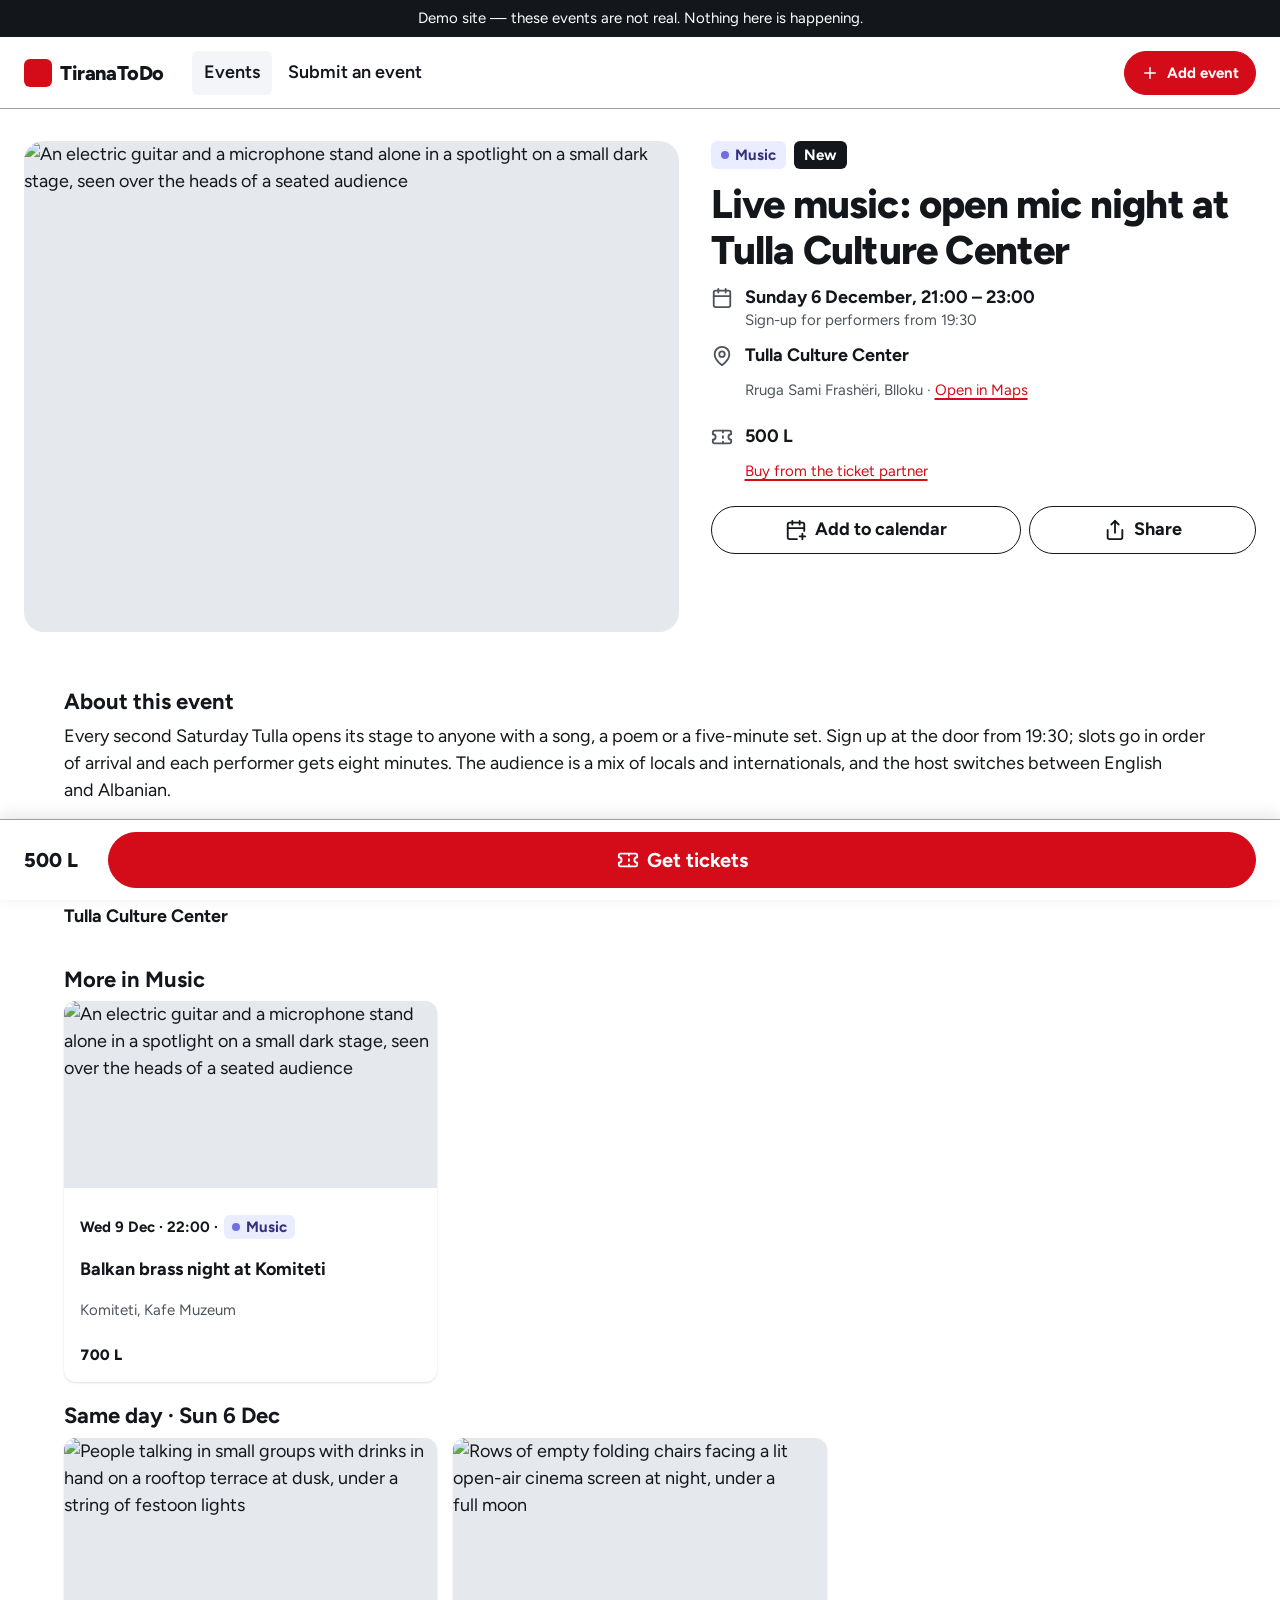
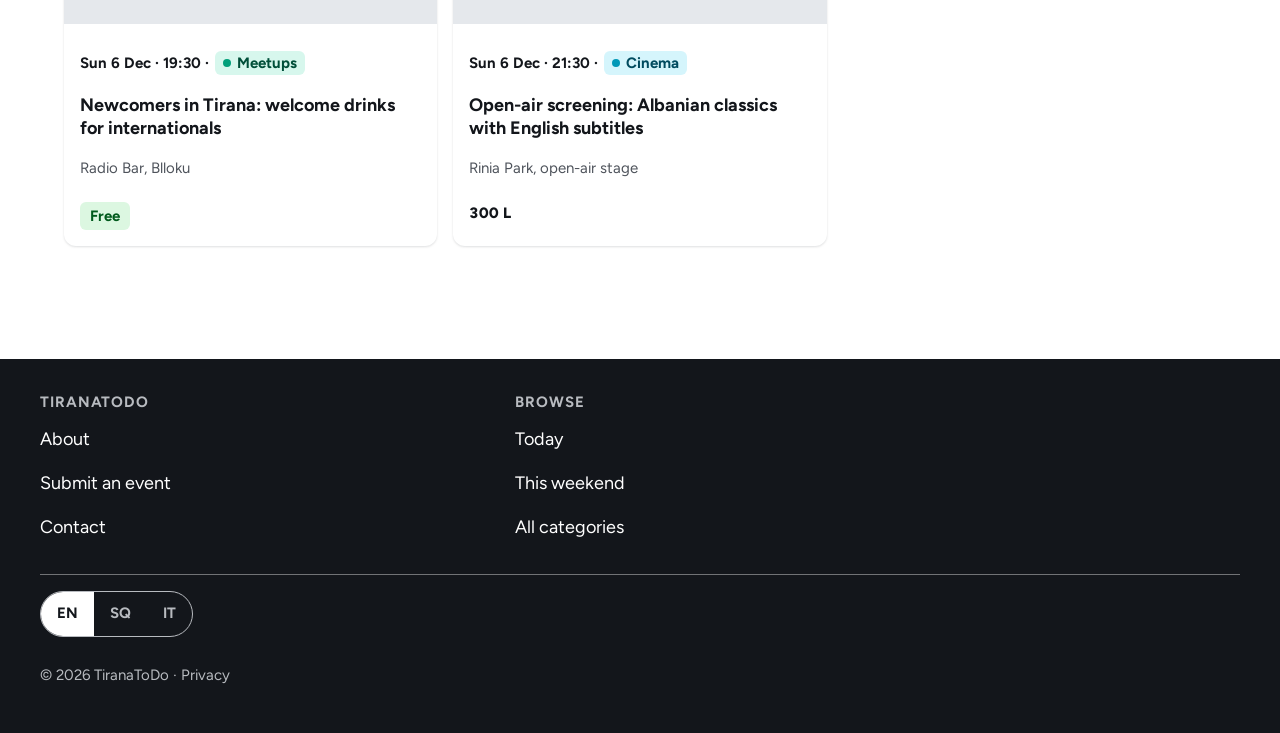
==== commit 8350c16a: "17 eventi veri di prova, filtri che filtrano, niente voti - via la barra DEV: al suo posto un avviso" ====
--- a/docs/dettaglio-evento.html
+++ b/docs/dettaglio-evento.html
@@ -9,14 +9,9 @@
 </head>
 <body class="te-page" data-screen-label="Event detail">
 
-<!-- DEV ONLY — scelta della variante. Si toglie in produzione con lo <script> in fondo. -->
-<div class="dev-bar">
-  <b>Variant</b>
-  <a href="#normal" data-state-link="normal">Paid event</a>
-  <a href="#past" data-state-link="past">Past event</a>
-  <a href="#free" data-state-link="free">Free event</a>
-  <span>Sample data · prices in Lek are examples</span>
-</div>
+<!-- Avviso permanente, non la barra DEV. Le varianti si vedono con ?state=past
+     e ?state=free. ⏳ testo segnaposto, DA CHIEDERE A MUSE. -->
+<p class="te-demo-note" role="note" style="margin:0;padding:var(--te-sp-2) var(--te-gutter);background:var(--te-ink);color:var(--te-on-ink);font-size:15px;line-height:1.4;font-weight:400;text-align:center">Demo site — these events are not real. Nothing here is happening.</p>
 
 <!-- logo segnaposto: quadrato rosso + wordmark -->
 <header class="te-header te-header--desktop">
@@ -28,8 +23,8 @@
   <a class="te-btn te-btn--primary te-btn--s te-only-desktop" href="#"><svg class="te-ic te-ic--s" viewBox="0 0 24 24" aria-hidden="true"><path d="M5 12h14"></path><path d="M12 5v14"></path></svg>Add event</a>
 </header>
 
-<main>
-  <header class="te-hero" data-cat="music">
+<main data-detail>
+  <header class="te-hero" data-cat="music" data-d-hero>
     <div class="te-hero__media">
       <!-- prima immagine della pagina: nessun loading=lazy, si vede subito -->
       <img src="https://raw.githubusercontent.com/KeryxDesign/tiranatodo/main/assets/demo/web/music.jpg" width="700" height="438" decoding="async" alt="An electric guitar and a microphone stand alone in a spotlight on a small dark stage, seen over the heads of a seated audience">
@@ -45,48 +40,44 @@
     <div class="te-hero__body">
       <div class="te-alert te-alert--warn" data-show="past" hidden>
         <svg class="te-ic" viewBox="0 0 24 24" aria-hidden="true"><circle cx="12" cy="12" r="10"></circle><path d="M12 8v4"></path><path d="M12 16h.01"></path></svg>
-        <div><strong>This event has ended</strong>Voting and calendar are closed. <a href="./lista-eventi.html">See what's on this week</a></div>
+        <div><strong>This event has ended</strong>The calendar button is closed. <a href="./lista-eventi.html">See what's on this week</a></div>
       </div>
 
       <div class="te-hero__tags">
-        <span class="te-tag"><i class="te-dot"></i>Music</span>
+        <span class="te-tag" data-d-cat><i class="te-dot"></i>Music</span>
         <span class="te-badge te-badge--new" data-show="normal">New</span>
         <span class="te-badge te-badge--past" data-show="past" hidden>Past</span>
         <span class="te-badge te-badge--free" data-show="free" hidden>Free</span>
       </div>
 
-      <h1 class="te-h1">Live music: open mic night at Tulla Culture Center</h1>
+      <h1 class="te-h1" data-d-title>Live music: open mic night at Tulla Culture Center</h1>
 
       <ul class="te-meta">
         <li>
           <svg class="te-ic" viewBox="0 0 24 24" aria-hidden="true"><path d="M8 2v4"></path><path d="M16 2v4"></path><rect width="18" height="18" x="3" y="4" rx="2"></rect><path d="M3 10h18"></path></svg>
           <div>
-            <div class="te-meta__main">Sat 12 Sep, 21:00 – 23:00</div>
-            <div class="te-meta__sub">Sign-up for performers from 19:30</div>
+            <div class="te-meta__main" data-d-when>Sat 12 Sep, 21:00 – 23:00</div>
+            <div class="te-meta__sub" data-d-when-sub>Sign-up for performers from 19:30</div>
           </div>
         </li>
         <li>
           <svg class="te-ic" viewBox="0 0 24 24" aria-hidden="true"><path d="M20 10c0 6-8 12-8 12s-8-6-8-12a8 8 0 0 1 16 0Z"></path><circle cx="12" cy="10" r="3"></circle></svg>
           <div>
-            <div class="te-meta__main">Tulla Culture Center</div>
-            <div class="te-meta__sub">Rruga Sami Frashëri, Blloku · <a href="#">Open in Maps</a></div>
+            <div class="te-meta__main" data-d-venue>Tulla Culture Center</div>
+            <div class="te-meta__sub" data-d-address>Rruga Sami Frashëri, Blloku · <a href="#">Open in Maps</a></div>
           </div>
         </li>
         <li>
           <svg class="te-ic" viewBox="0 0 24 24" aria-hidden="true"><path d="M2 9a3 3 0 0 1 0 6v2a2 2 0 0 0 2 2h16a2 2 0 0 0 2-2v-2a3 3 0 0 1 0-6V7a2 2 0 0 0-2-2H4a2 2 0 0 0-2 2Z"></path><path d="M13 5v2"></path><path d="M13 11v2"></path><path d="M13 17v2"></path></svg>
           <div>
-            <div class="te-meta__main" data-show="normal past">500 L</div>
-            <div class="te-meta__sub" data-show="normal">Includes one drink · <a href="#">Buy from the ticket partner</a></div>
-            <div class="te-meta__sub" data-show="past" hidden>Includes one drink · ticket sales are closed</div>
+            <div class="te-meta__main" data-show="normal past" data-d-price>500 L</div>
+            <div class="te-meta__sub" data-show="normal"><a href="#">Buy from the ticket partner</a></div>
+            <div class="te-meta__sub" data-show="past" hidden>Ticket sales are closed</div>
             <div class="te-meta__main" data-show="free" hidden>Free entry</div>
             <div class="te-meta__sub" data-show="free" hidden>No ticket needed · first come, first served</div>
           </div>
         </li>
       </ul>
-
-      <button class="te-vote te-vote--lg" type="button" aria-pressed="false" data-off-when="past">
-        <svg class="te-ic" viewBox="0 0 24 24" aria-hidden="true"><path d="M19 14c1.49-1.46 3-3.21 3-5.5A5.5 5.5 0 0 0 16.5 3c-1.76 0-3 .5-4.5 2-1.5-1.5-2.74-2-4.5-2A5.5 5.5 0 0 0 2 8.5c0 2.3 1.5 4.05 3 5.5l7 7Z"></path></svg>I'm interested <span class="te-vote__count te-muted">· 128</span>
-      </button>
 
       <div class="te-actions">
         <div class="te-actions__row">
@@ -104,80 +95,29 @@
 
     <section class="te-section">
       <h2 class="te-h3">About this event</h2>
-      <p class="te-body" style="margin-top:var(--te-sp-2)">Every second Saturday Tulla opens its stage to anyone with a song, a poem or a five-minute set. Sign up at the door from 19:30; slots go in order of arrival and each performer gets eight minutes. The audience is a mix of locals and internationals, and the host switches between English and Albanian.</p>
-      <p class="te-body" style="margin-top:var(--te-sp-3)">Doors close when the room is full, about sixty people, so come early if you want a seat. The bar stays open until midnight.</p>
+      <div data-d-about></div>
     </section>
 
     <section class="te-section">
       <h2 class="te-h3">Organiser</h2>
-      <p class="te-body te-strong" style="margin-top:var(--te-sp-2)">Tulla Culture Center</p>
+      <p class="te-body te-strong" style="margin-top:var(--te-sp-2)" data-d-organizer>Tulla Culture Center</p>
     </section>
 
     <section class="te-group" style="padding-top:var(--te-sp-4)">
-      <h2 class="te-group__title">More in Music</h2>
-      <div class="te-list--cols te-pad">
-        <a class="te-card te-card--list" href="./dettaglio-evento.html" data-cat="music">
-          <div class="te-card__media"><img src="https://raw.githubusercontent.com/KeryxDesign/tiranatodo/main/assets/demo/web/music.jpg" width="700" height="438" loading="lazy" decoding="async" alt="An electric guitar and a microphone stand alone in a spotlight on a small dark stage, seen over the heads of a seated audience"></div>
-          <div class="te-card__body">
-            <p class="te-card__date">Fri 18 Sep, 22:00</p>
-            <h3 class="te-card__title">Balkan brass night with the Tirana Street Band</h3>
-            <p class="te-card__place"><span>Hemingway Bar</span></p>
-            <div class="te-card__foot">
-              <span class="te-card__price">700 L</span>
-              <button class="te-vote te-vote--compact" type="button" aria-pressed="false" aria-label="I'm interested · 96 people"><svg class="te-ic te-ic--s" viewBox="0 0 24 24" aria-hidden="true"><path d="M19 14c1.49-1.46 3-3.21 3-5.5A5.5 5.5 0 0 0 16.5 3c-1.76 0-3 .5-4.5 2-1.5-1.5-2.74-2-4.5-2A5.5 5.5 0 0 0 2 8.5c0 2.3 1.5 4.05 3 5.5l7 7Z"></path></svg><span class="te-vote__count">96</span></button>
-            </div>
-          </div>
-        </a>
-        <a class="te-card te-card--list" href="./dettaglio-evento.html" data-cat="music">
-          <div class="te-card__media"><img src="https://raw.githubusercontent.com/KeryxDesign/tiranatodo/main/assets/demo/web/music.jpg" width="700" height="438" loading="lazy" decoding="async" alt="An electric guitar and a microphone stand alone in a spotlight on a small dark stage, seen over the heads of a seated audience"></div>
-          <div class="te-card__body">
-            <p class="te-card__date">Sun 20 Sep, 19:00</p>
-            <h3 class="te-card__title">Sunday jazz session at Destil Creative Hub</h3>
-            <p class="te-card__place"><span>Destil Creative Hub</span></p>
-            <div class="te-card__foot">
-              <span class="te-badge te-badge--free">Free</span>
-              <button class="te-vote te-vote--compact is-solo" type="button" aria-pressed="false" aria-label="I'm interested"><svg class="te-ic te-ic--s" viewBox="0 0 24 24" aria-hidden="true"><path d="M19 14c1.49-1.46 3-3.21 3-5.5A5.5 5.5 0 0 0 16.5 3c-1.76 0-3 .5-4.5 2-1.5-1.5-2.74-2-4.5-2A5.5 5.5 0 0 0 2 8.5c0 2.3 1.5 4.05 3 5.5l7 7Z"></path></svg></button>
-            </div>
-          </div>
-        </a>
-      </div>
+      <h2 class="te-group__title" data-related-title>More in Music</h2>
+      <div class="te-list--cols te-pad" data-related></div>
     </section>
 
     <section class="te-group" style="padding-bottom:var(--te-sp-8)">
-      <h2 class="te-group__title">Same day · Sat 12 Sep</h2>
-      <div class="te-list--cols te-pad">
-        <a class="te-card te-card--list" href="./dettaglio-evento.html" data-cat="meetups">
-          <div class="te-card__media"><img src="https://raw.githubusercontent.com/KeryxDesign/tiranatodo/main/assets/demo/web/meetups.jpg" width="700" height="438" loading="lazy" decoding="async" alt="People talking in small groups with drinks in hand on a rooftop terrace at dusk, under a string of festoon lights"></div>
-          <div class="te-card__body">
-            <p class="te-card__date">19:30 · <span class="te-tag" style="min-height:24px;padding:0 var(--te-sp-2)"><i class="te-dot"></i>Meetups</span></p>
-            <h3 class="te-card__title">Newcomers in Tirana: welcome drinks for internationals</h3>
-            <p class="te-card__place"><span>Radio Bar, Blloku</span></p>
-            <div class="te-card__foot">
-              <span class="te-badge te-badge--free">Free</span>
-              <button class="te-vote te-vote--compact" type="button" aria-pressed="false" aria-label="I'm interested · 64 people"><svg class="te-ic te-ic--s" viewBox="0 0 24 24" aria-hidden="true"><path d="M19 14c1.49-1.46 3-3.21 3-5.5A5.5 5.5 0 0 0 16.5 3c-1.76 0-3 .5-4.5 2-1.5-1.5-2.74-2-4.5-2A5.5 5.5 0 0 0 2 8.5c0 2.3 1.5 4.05 3 5.5l7 7Z"></path></svg><span class="te-vote__count">64</span></button>
-            </div>
-          </div>
-        </a>
-        <a class="te-card te-card--list" href="./dettaglio-evento.html" data-cat="cinema">
-          <div class="te-card__media"><img src="https://raw.githubusercontent.com/KeryxDesign/tiranatodo/main/assets/demo/web/cinema.jpg" width="700" height="438" loading="lazy" decoding="async" alt="Rows of empty folding chairs facing a lit open-air cinema screen at night, under a full moon"></div>
-          <div class="te-card__body">
-            <p class="te-card__date">21:30 · <span class="te-tag" style="min-height:24px;padding:0 var(--te-sp-2)"><i class="te-dot"></i>Cinema</span></p>
-            <h3 class="te-card__title">Open-air screening: Albanian classics with English subtitles</h3>
-            <p class="te-card__place"><span>Rinia Park, open-air stage</span></p>
-            <div class="te-card__foot">
-              <span class="te-card__price">300 L</span>
-              <button class="te-vote te-vote--compact" type="button" aria-pressed="false" aria-label="I'm interested · 41 people"><svg class="te-ic te-ic--s" viewBox="0 0 24 24" aria-hidden="true"><path d="M19 14c1.49-1.46 3-3.21 3-5.5A5.5 5.5 0 0 0 16.5 3c-1.76 0-3 .5-4.5 2-1.5-1.5-2.74-2-4.5-2A5.5 5.5 0 0 0 2 8.5c0 2.3 1.5 4.05 3 5.5l7 7Z"></path></svg><span class="te-vote__count">41</span></button>
-            </div>
-          </div>
-        </a>
-      </div>
+      <h2 class="te-group__title" data-sameday-title>Same day</h2>
+      <div class="te-list--cols te-pad" data-sameday></div>
     </section>
 
   </div>
 </main>
 
 <div class="te-sticky-cta" data-show="normal">
-  <div class="te-sticky-cta__price"><strong>500 L</strong><span class="te-small te-muted">one drink included</span></div>
+  <div class="te-sticky-cta__price"><strong data-d-sticky-price>500 L</strong><span class="te-small te-muted" data-d-sticky-sub></span></div>
   <a class="te-btn te-btn--primary te-btn--l" href="#"><svg class="te-ic" viewBox="0 0 24 24" aria-hidden="true"><path d="M2 9a3 3 0 0 1 0 6v2a2 2 0 0 0 2 2h16a2 2 0 0 0 2-2v-2a3 3 0 0 1 0-6V7a2 2 0 0 0-2-2H4a2 2 0 0 0-2 2Z"></path><path d="M13 5v2"></path><path d="M13 11v2"></path><path d="M13 17v2"></path></svg>Get tickets</a>
 </div>
 
@@ -212,96 +152,8 @@
   </div>
 </footer>
 
-<!-- DEV ONLY — mostra una delle tre varianti. Si toglie in produzione. -->
-<script>
-(function(){
-  var valid = ['normal','past','free'];
-  function apply(s){
-    if (valid.indexOf(s) < 0) { s = valid[0]; }
-    var i, els = document.querySelectorAll('[data-show]');
-    for (i = 0; i < els.length; i++) {
-      els[i].hidden = els[i].getAttribute('data-show').split(' ').indexOf(s) < 0;
-    }
-    var offs = document.querySelectorAll('[data-off-when]');
-    for (i = 0; i < offs.length; i++) {
-      var off = offs[i].getAttribute('data-off-when') === s;
-      offs[i].disabled = off;
-      offs[i].setAttribute('aria-disabled', off ? 'true' : 'false');
-      if (offs[i].className.indexOf('te-vote') === 0) {
-        offs[i].className = off ? 'te-vote te-vote--lg is-off' : 'te-vote te-vote--lg';
-      }
-    }
-    var links = document.querySelectorAll('[data-state-link]');
-    for (i = 0; i < links.length; i++) {
-      links[i].className = (links[i].getAttribute('data-state-link') === s) ? 'is-on' : '';
-    }
-  }
-  function read(){ return (window.location.hash || '').replace('#',''); }
-  window.addEventListener('hashchange', function(){ apply(read()); });
-  apply(read());
-})();
-</script>
+<script src="./eventi.js"></script>
+<script src="./app.js"></script>
 
-<!--
-STRINGHE VISIBILI — dettaglio-evento (EN default; da tradurre SQ, IT)
-brand.name → TiranaToDo
-nav.events → Events
-nav.submit → Submit an event
-nav.add → Add event
-detail.back → Back to events
-detail.save → Save
-detail.share → Share
-media.nophoto → No photo yet   [segnaposto: da confermare a MUSE]
-detail.past.title → This event has ended
-detail.past.body → Voting and calendar are closed.
-detail.past.link → See what's on this week
-badge.new → New
-badge.past → Past
-badge.free → Free
-detail.when → Sat 12 Sep, 21:00 – 23:00
-detail.when.note → Sign-up for performers from 19:30
-detail.where.name → Tulla Culture Center
-detail.where.address → Rruga Sami Frashëri, Blloku
-detail.where.map → Open in Maps
-detail.price → 500 L
-detail.price.note → Includes one drink
-detail.price.buy → Buy from the ticket partner
-detail.price.note.past → Includes one drink · ticket sales are closed
-detail.price.free → Free entry
-detail.price.free.note → No ticket needed · first come, first served
-detail.vote → I'm interested
-detail.vote.count → · {n}
-detail.calendar → Add to calendar
-detail.tickets → Tickets
-detail.about → About this event
-detail.organiser → Organiser
-detail.more.category → More in {category}
-detail.sameday → Same day · {date}
-cta.price.note → one drink included
-cta.tickets → Get tickets
-footer.* → come in lista-eventi
-
-TESTI ALTERNATIVI DELLE FOTO (li pronuncia un lettore di schermo: sono
-testo visibile, non metadati. Da confermare a MUSE insieme alle stringhe.)
-media.alt.music → An electric guitar and a microphone stand alone in a spotlight on a small dark stage, seen over the heads of a seated audience
-media.alt.meetups → People talking in small groups with drinks in hand on a rooftop terrace at dusk, under a string of festoon lights
-media.alt.cinema → Rows of empty folding chairs facing a lit open-air cinema screen at night, under a full moon
-
-FOTO: la testata e le quattro card portano una fotografia, abbinata alla
-categoria. Le foto stanno nel repo del progetto (assets/demo/web/), sono
-generate con AI e ritagliate 16:10 a 700x438. music.jpg compare tre
-volte perche' tre di queste schede sono davvero di categoria Music.
-La testata carica subito; le quattro card hanno loading="lazy".
-
-SEGNAPOSTO IMMAGINE: la classe .te-media-empty resta in pagine.css e non
-la usa piu' nessun riquadro di questo mockup. E' lo stato di ripiego per
-l'evento il cui organizzatore non carica nessuna foto — in produzione
-succedera' spesso. Occupa lo stesso riquadro dell'<img>: si scambiano
-senza muovere un pixel. Non dipende dalla variante: un evento gratuito o
-passato puo' avere la foto come un evento a pagamento.
-
-DATI D'ESEMPIO, NON REALI: titolo, luogo, contatore voti e prezzi in Lek
-(500 L, 300 L, 700 L) sono segnaposto.
--->
 </body>
 </html>
--- a/docs/pagine.css
+++ b/docs/pagine.css
@@ -14,6 +14,33 @@
 .te-card--featured .te-card__title{font-size:var(--te-fs-h2);line-height:var(--te-lh-title)}
 .te-card--featured .te-card__body{padding:var(--te-sp-4)}
 .te-badge--featured{background:var(--te-ink);color:var(--te-on-ink)}
+
+/* ══════════════════════════════════════════════════════════════════
+   CARD COMPATTA — la foto sale sopra il testo (04/09/2026)
+   ──────────────────────────────────────────────────────────────────
+   PRIMA: striscia di 104px sul fianco, alta quanto la card. Misurata
+   a 390 reali faceva 104 x 253. Su una foto 16:10 quel riquadro e' un
+   ritaglio verticale: si vedeva una fetta, non la scena.
+   PERCHE' NON BASTAVA ALLARGARE LA STRISCIA: a 390 la card e' larga
+   358 e il corpo ne usa 254 per tenere il titolo in tre righe e il
+   luogo in due. Ogni pixel dato alla foto e' un pixel tolto al testo,
+   che ricomincia a troncarsi — che e' il difetto riparato poche righe
+   piu' sotto. A quella larghezza non c'e' spazio da spostare: la foto
+   deve prendersi tutta la riga.
+   PERCHE' 2/1 E NON 16/10: a piena larghezza il riquadro passa a
+   358 x 179. In 16/10 sarebbe 358 x 224, cioe' quanto la card in
+   evidenza (356 x 223), e le due schede diventerebbero la stessa cosa.
+   Il 2/1 tiene la foto leggibile, lascia alla card in evidenza il suo
+   ruolo di pezzo grosso, e alza la pagina di meno.
+   COSTO: la card passa da 253 a ~350 di altezza. Dichiarato in consegna.
+   Le foto sorgente sono 700x438: il riquadro piu' largo che questa
+   regola produce e' 447 (due colonne a 959px), quindi non si sgranano.
+   ══════════════════════════════════════════════════════════════════ */
+.te-card--list{flex-direction:column;align-items:stretch}
+.te-card--list .te-card__media{width:auto;aspect-ratio:2/1;align-self:auto}
+/* corpo: stessi margini della card normale, ora che il testo parte dal
+   bordo sinistro della scheda e non da fianco a una striscia */
+.te-card--list .te-card__body{flex:0 1 auto;padding:var(--te-sp-3) var(--te-sp-4) var(--te-sp-4)}
 
 /* ─── Card compatta: il nome dell'evento e' l'elemento che si legge
    per primo. Il DS lo taglia a 2 righe; nella lista compatta i titoli
@@ -66,10 +93,12 @@
 /* 15px, peso 600, inchiostro di categoria sulla propria tinta: la
    coppia piu' chiara delle undici (other) misura 8,2:1. */
 .te-media-empty__label{position:relative;font-size:var(--te-fs-small);font-weight:600;line-height:1.3;color:var(--cat-ink,var(--te-ink-muted))}
-/* strip da 104px della card compatta: il testo non ci sta senza andare
-   a tre righe. Resta l'icona, piu' piccola. */
-.te-card--list .te-media-empty__label{display:none}
-.te-card--list .te-media-empty__mark .te-ic{width:24px;height:24px}
+/* ⚠ 04/09/2026 — qui c'erano due deroghe per la card compatta: etichetta
+   nascosta e icona a 24px, perche' la striscia da 104px non teneva il
+   testo. La striscia non c'e' piu' (riquadro 358 x 179 a 390), quindi
+   le deroghe sono cadute e il segnaposto della card compatta mostra
+   icona ed etichetta come tutti gli altri. La classe resta, lo stato
+   resta: e' solo la deroga che non serve piu'. */
 /* ritagli grandi: l'icona cresce, il testo no (pavimento 15px). */
 .te-card--featured .te-media-empty__mark .te-ic,.te-hero__media .te-media-empty__mark .te-ic{width:40px;height:40px}
 
@@ -78,10 +107,13 @@
 @media (min-width:600px){.te-list--cols{grid-template-columns:repeat(2,1fr);gap:var(--te-sp-4)}}
 @media (min-width:960px){.te-list--cols{grid-template-columns:repeat(3,1fr)}}
 
-/* ─── Skeleton di card compatta ──────────────────────────────── */
-.te-skel-card{display:flex;gap:var(--te-sp-3);background:var(--te-white);border-radius:var(--te-r-md);box-shadow:var(--te-shadow-sm);overflow:hidden}
-.te-skel-card__media{width:104px;flex:none;border-radius:0}
-.te-skel-card__body{flex:1;min-width:0;display:flex;flex-direction:column;justify-content:center;gap:var(--te-sp-2);padding:var(--te-sp-3)}
+/* ─── Skeleton di card compatta ────────────────────────────────
+   Segue la forma vera della card: foto sopra a 2/1, testo sotto.
+   Uno skeleton che promette una striscia laterale e poi consegna
+   un'altra impaginazione fa saltare la pagina al caricamento. */
+.te-skel-card{display:flex;flex-direction:column;background:var(--te-white);border-radius:var(--te-r-md);box-shadow:var(--te-shadow-sm);overflow:hidden}
+.te-skel-card__media{width:auto;aspect-ratio:2/1;border-radius:0}
+.te-skel-card__body{flex:1;min-width:0;display:flex;flex-direction:column;justify-content:center;gap:var(--te-sp-2);padding:var(--te-sp-3) var(--te-sp-4) var(--te-sp-4)}
 
 /* ─── Impaginazione di sezione ──────────────────────────────── */
 .te-section{padding:var(--te-sp-6) var(--te-gutter) 0}
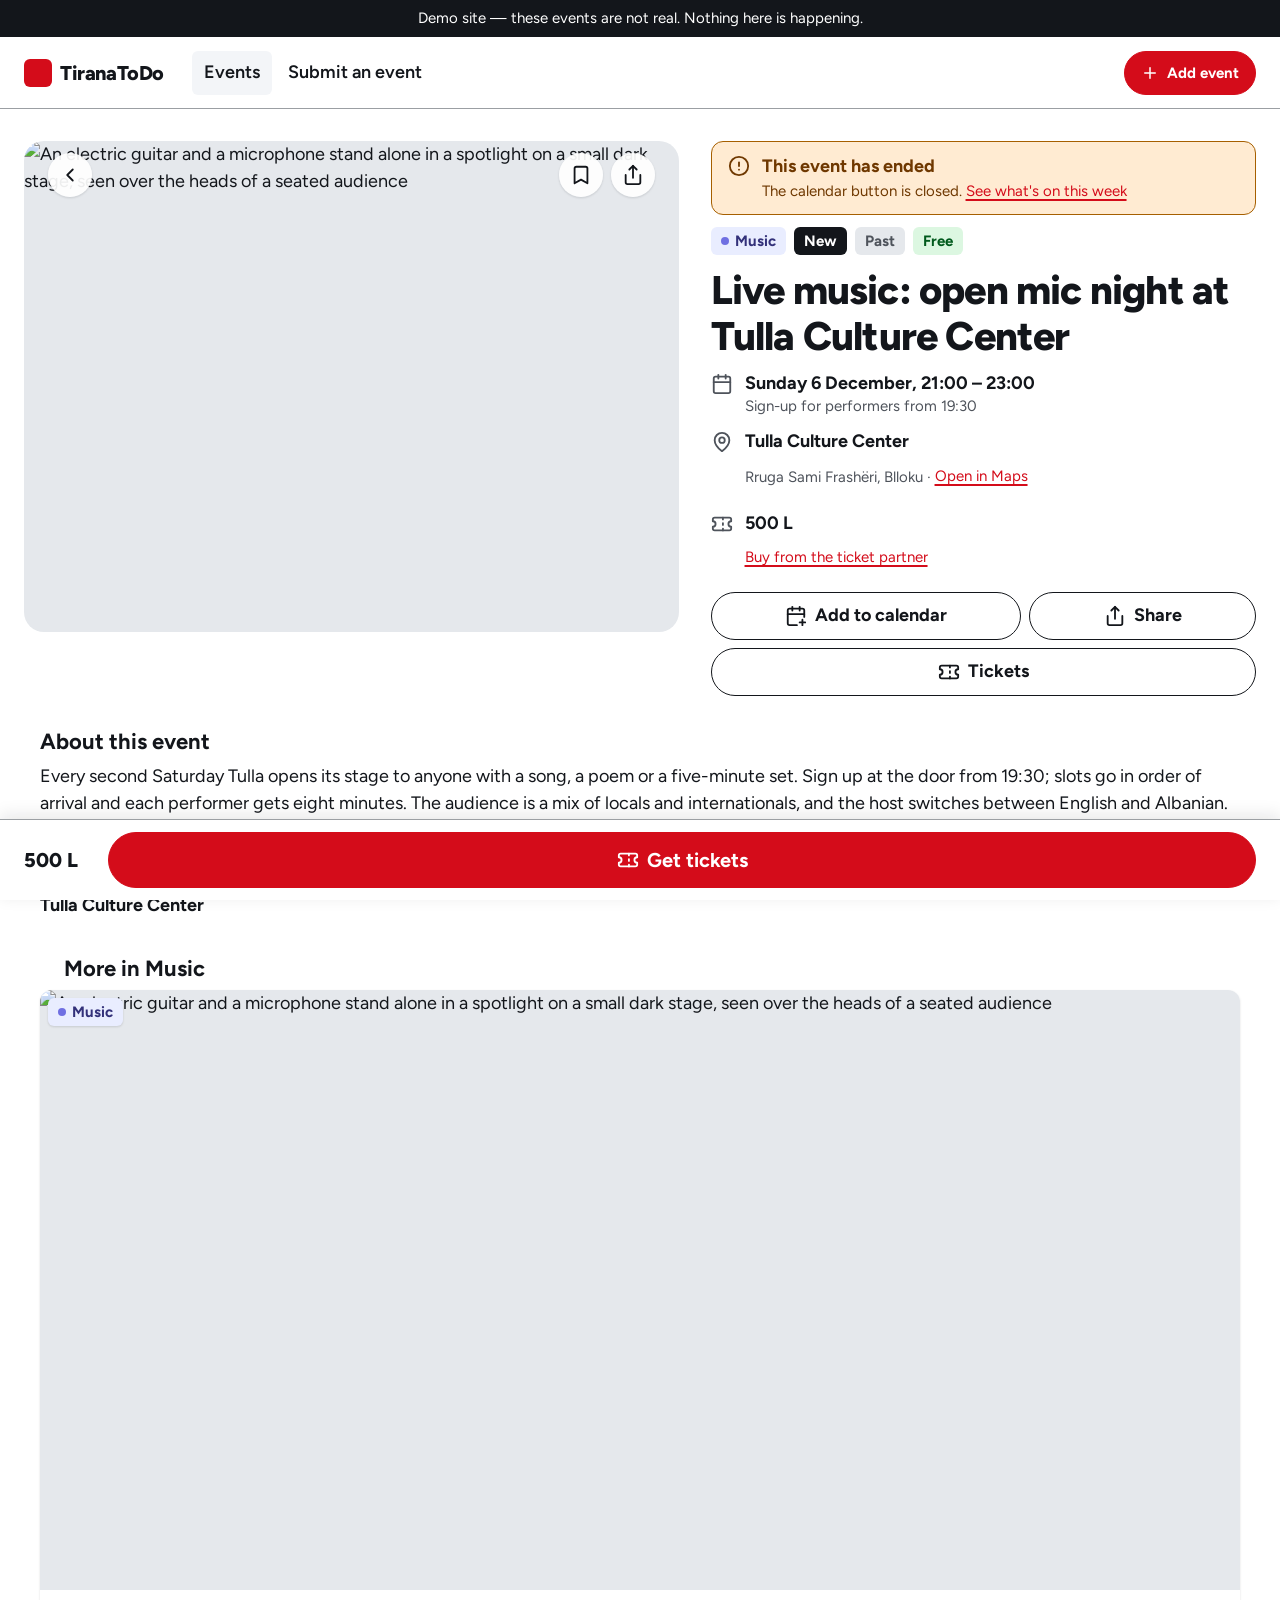
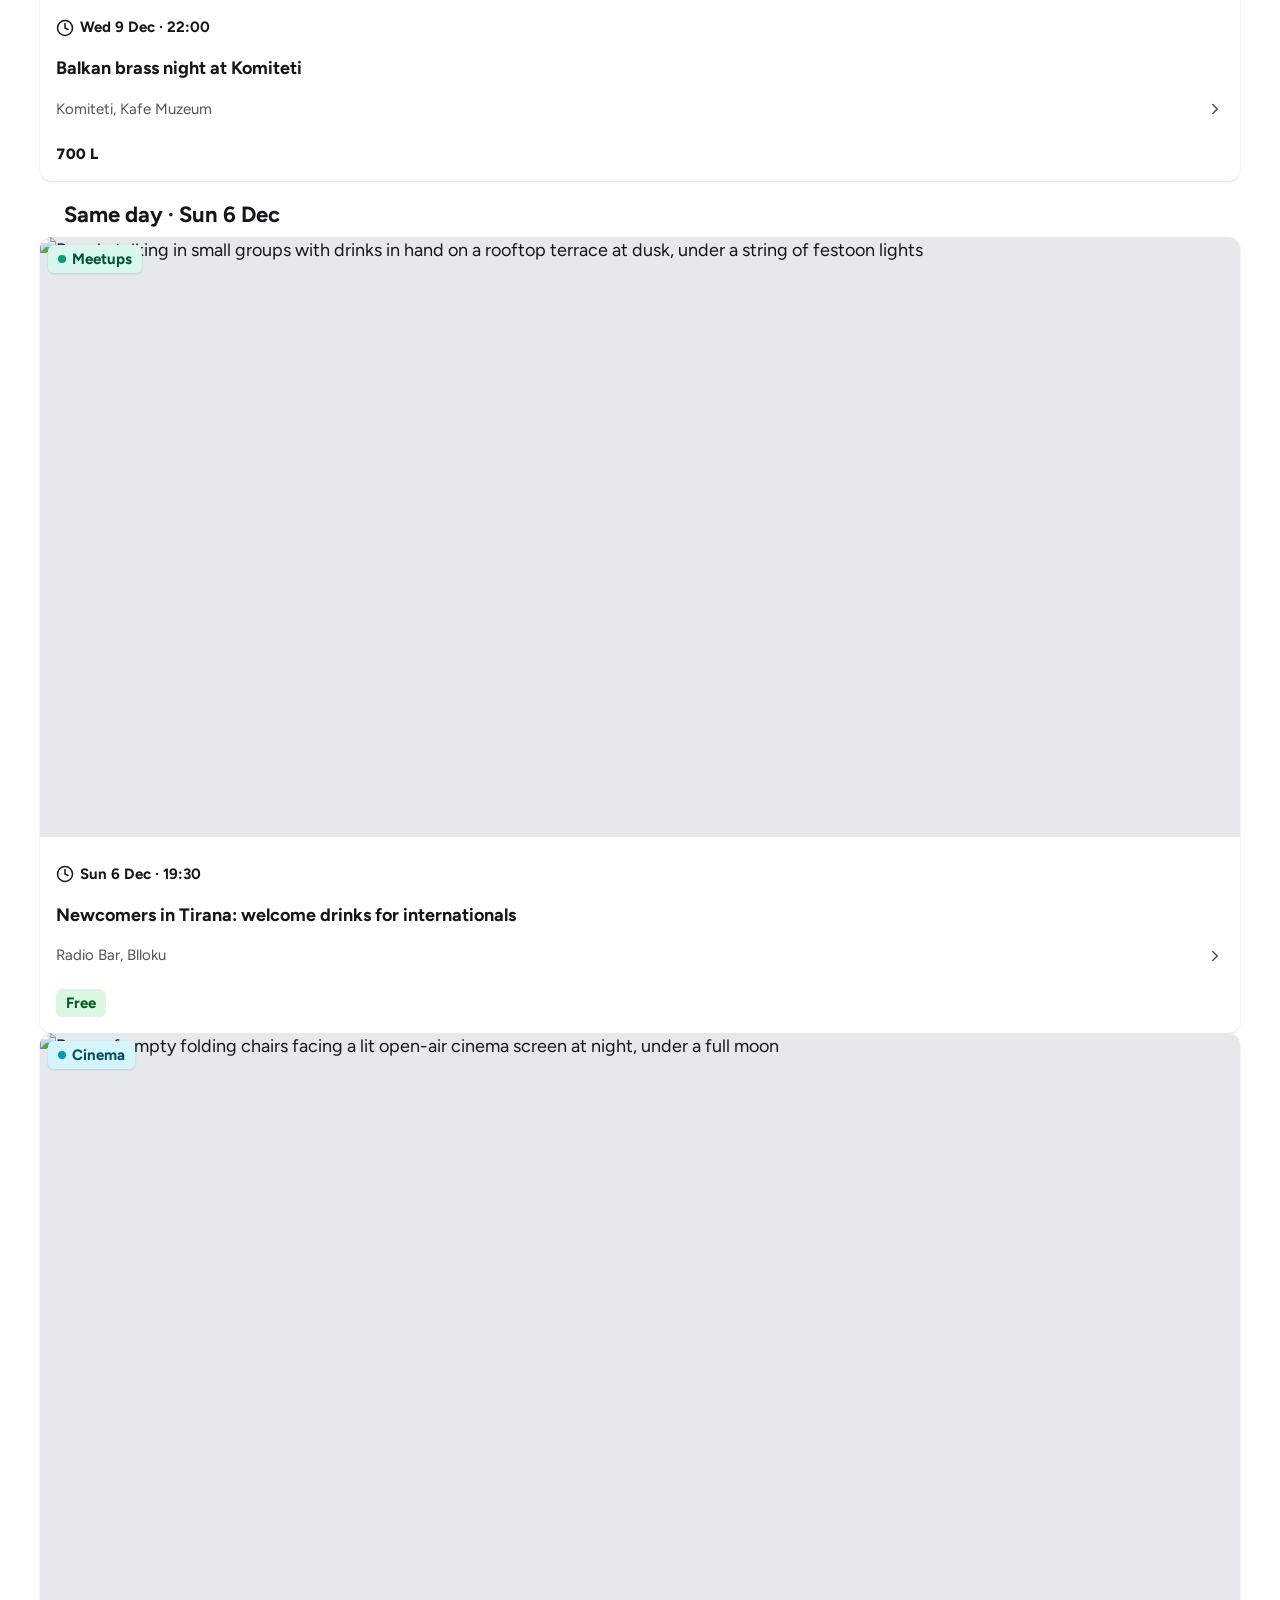
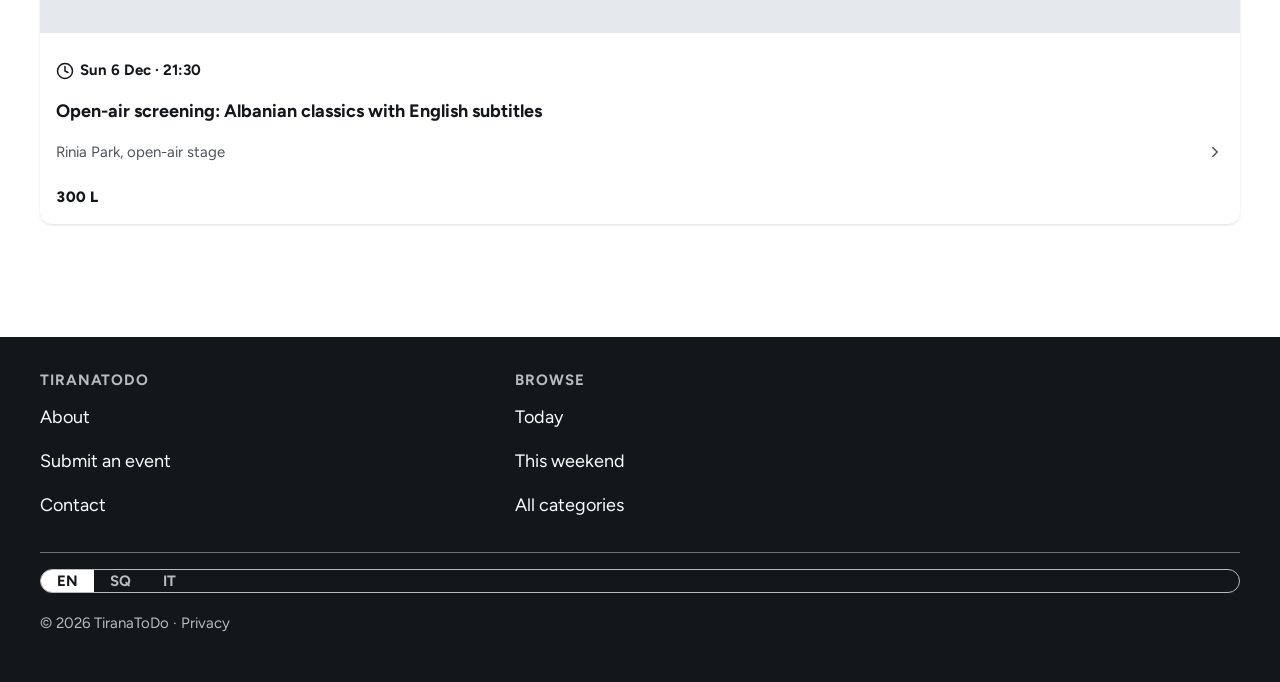
==== commit 46cee4d2: "Applica le decisioni visive di LORI, aggiunge la pagina Submit an event Decisioni di LORI applicate " ====
--- a/docs/dettaglio-evento.html
+++ b/docs/dettaglio-evento.html
@@ -18,9 +18,9 @@
   <a class="te-logo" href="./lista-eventi.html"><span class="te-logo__mark"></span>TiranaToDo</a>
   <ul class="te-nav">
     <li><a class="is-active" href="./lista-eventi.html">Events</a></li>
-    <li><a href="#">Submit an event</a></li>
+    <li><a href="./submit-evento.html">Submit an event</a></li>
   </ul>
-  <a class="te-btn te-btn--primary te-btn--s te-only-desktop" href="#"><svg class="te-ic te-ic--s" viewBox="0 0 24 24" aria-hidden="true"><path d="M5 12h14"></path><path d="M12 5v14"></path></svg>Add event</a>
+  <a class="te-btn te-btn--primary te-btn--s te-only-desktop" href="./submit-evento.html"><svg class="te-ic te-ic--s" viewBox="0 0 24 24" aria-hidden="true"><path d="M5 12h14"></path><path d="M12 5v14"></path></svg>Add event</a>
 </header>
 
 <main data-detail>
@@ -128,7 +128,7 @@
         <p class="te-footer__title">TiranaToDo</p>
         <ul>
           <li><a href="#">About</a></li>
-          <li><a href="#">Submit an event</a></li>
+          <li><a href="./submit-evento.html">Submit an event</a></li>
           <li><a href="#">Contact</a></li>
         </ul>
       </div>
--- a/docs/pagine.css
+++ b/docs/pagine.css
@@ -1,159 +1,88 @@
-/* ══════════════════════════════════════════════════════════════════
-   TiranaToDo — classi di pagina non ancora nel design system.
+/* TiranaToDo — classi di pagina non ancora nel design system.
    Solo token --te-*: nessun colore, misura o raggio scritto a mano.
-   Da riportare in styles.css del DS quando LORI approva.
-   ═════════════════════════════════════════════════════════════════ */
+   Da riportare in styles.css del DS quando LORI approva. */
 
-/* [hidden] deve battere display:flex/grid delle classi te-* */
-[hidden]{display:none !important}
+@import url('https://fonts.googleapis.com/css2?family=Figtree:ital,wght@0,400;0,600;0,700;0,800;1,400;1,700&display=swap');
 
-/* ─── Card in evidenza (slot Featured) ─────────────────────────
-   Si distingue per bordo inchiostro + titolo 24, non per colore:
-   il rosso resta alle azioni. */
-.te-card--featured{border:1.5px solid var(--te-ink);box-shadow:var(--te-shadow-md)}
-.te-card--featured .te-card__title{font-size:var(--te-fs-h2);line-height:var(--te-lh-title)}
-.te-card--featured .te-card__body{padding:var(--te-sp-4)}
-.te-badge--featured{background:var(--te-ink);color:var(--te-on-ink)}
+.te-scroll>*{scroll-snap-align:start}
+.te-card__over>*{pointer-events:auto}
+.te-hero__bar>div{display:flex;gap:var(--te-sp-2)}
+.te-actions__row>*{flex:1 1 auto;min-width:0;padding-left:var(--te-sp-4);padding-right:var(--te-sp-4)}
 
 /* ══════════════════════════════════════════════════════════════════
-   CARD COMPATTA — la foto sale sopra il testo (04/09/2026)
-   ──────────────────────────────────────────────────────────────────
-   PRIMA: striscia di 104px sul fianco, alta quanto la card. Misurata
-   a 390 reali faceva 104 x 253. Su una foto 16:10 quel riquadro e' un
-   ritaglio verticale: si vedeva una fetta, non la scena.
-   PERCHE' NON BASTAVA ALLARGARE LA STRISCIA: a 390 la card e' larga
-   358 e il corpo ne usa 254 per tenere il titolo in tre righe e il
-   luogo in due. Ogni pixel dato alla foto e' un pixel tolto al testo,
-   che ricomincia a troncarsi — che e' il difetto riparato poche righe
-   piu' sotto. A quella larghezza non c'e' spazio da spostare: la foto
-   deve prendersi tutta la riga.
-   PERCHE' 2/1 E NON 16/10: a piena larghezza il riquadro passa a
-   358 x 179. In 16/10 sarebbe 358 x 224, cioe' quanto la card in
-   evidenza (356 x 223), e le due schede diventerebbero la stessa cosa.
-   Il 2/1 tiene la foto leggibile, lascia alla card in evidenza il suo
-   ruolo di pezzo grosso, e alza la pagina di meno.
-   COSTO: la card passa da 253 a ~350 di altezza. Dichiarato in consegna.
-   Le foto sorgente sono 700x438: il riquadro piu' largo che questa
-   regola produce e' 447 (due colonne a 959px), quindi non si sgranano.
-   ══════════════════════════════════════════════════════════════════ */
+   CARD COMPATTA — da striscia laterale (104px) a foto sopra, 2/1
+   (04/09/2026). Prima: riga icona-piu'-testo su 104px di larghezza,
+   titolo tagliato a 2 righe, luogo troncato con ellissi. Il problema
+   non era estetico: un luogo troncato tipo "Dajti Ekspres cable
+   car..." e' un'informazione persa, non una rifinitura. Ora la foto
+   sta sopra (aspect-ratio 2/1, larghezza piena della card) e il corpo
+   sotto ha tutta la larghezza della card per respirare: titolo su 3
+   righe, luogo su 2 righe intere invece di 1 troncata. Costo: la card
+   e' piu' alta, quindi meno eventi visibili sopra la piega — accettato
+   perche' la leggibilita' vince (criterio in testa a questo file). Se
+   in futuro serve il markup del riquadro-senza-foto, torna a essere il
+   div .te-media-empty al posto dell'<img>, dentro lo stesso
+   .te-card__media / .te-hero__media. */
 .te-card--list{flex-direction:column;align-items:stretch}
 .te-card--list .te-card__media{width:auto;aspect-ratio:2/1;align-self:auto}
-/* corpo: stessi margini della card normale, ora che il testo parte dal
-   bordo sinistro della scheda e non da fianco a una striscia */
 .te-card--list .te-card__body{flex:0 1 auto;padding:var(--te-sp-3) var(--te-sp-4) var(--te-sp-4)}
-
-/* ─── Card compatta: il nome dell'evento e' l'elemento che si legge
-   per primo. Il DS lo taglia a 2 righe; nella lista compatta i titoli
-   veri arrivano a 3 e venivano troncati a meta' parola. */
 .te-card--list .te-card__title{-webkit-line-clamp:3}
 /* stessa ragione sul luogo: "Dajti Ekspres cable car, lower station"
    veniva tagliato a meta'. Dove si va e' un fatto, non una rifinitura. */
 .te-card--list .te-card__place span{white-space:normal;display:-webkit-box;-webkit-line-clamp:2;-webkit-box-orient:vertical}
 
+/* Affordance "si apre" — la card e' gia' un <a>, ma a schermo non si
+   vede (niente hover utile su mobile). Un chevron muto (eredita
+   ink-muted da .te-card__place: zero colore scritto qui, mai rosso —
+   il rosso resta al voto "I'm interested") in fondo alla riga del
+   luogo, su OGNI card, compatta e featured, pagina lista e dettaglio:
+   non e' un secondo invito a cliccare in piu' del bottone di voto
+   dentro la card, e' la lettura di quello che gia' c'e'. Markup da
+   aggiungere in lista-eventi.html e dettaglio-evento.html: ultimo
+   figlio di ogni .te-card__place, un <svg class="te-ic te-ic--s
+   te-card__chevron" aria-hidden="true"> con <polyline points="9 18
+   15 12 9 6"> (chevron destro, viewBox 0 0 24 24). */
+.te-card__chevron{margin-left:auto}
+
 /* ══════════════════════════════════════════════════════════════════
-   SEGNAPOSTO IMMAGINE — stato "evento senza foto"
-   ──────────────────────────────────────────────────────────────────────
-   ⚠ NEL MOCKUP QUESTA REGOLA NON LA USA NESSUN RIQUADRO. Dal
-   04/09/2026 tutti e dodici i riquadri delle due pagine portano una
-   fotografia. Il codice non e' morto: e' lo stato di ripiego.
-   QUANDO ENTRA: quando l'evento arriva senza immagine, cioe' quando
-   l'organizzatore non ne carica nessuna. In produzione capitera'
-   spesso — non tutti caricano una foto — e allora il markup del
-   riquadro torna a essere il div .te-media-empty al posto dell'<img>,
-   dentro lo stesso .te-card__media / .te-hero__media. Il riquadro non
-   cambia di un pixel: la regola qui sotto ricalca esattamente
-   l'ingombro di un'immagine con object-fit:cover.
-   ⛔ Quindi non si cancella, nemmeno sembrando inutilizzata: la si
-   toglie solo il giorno in cui il sito garantisse una foto per ogni
-   evento, che non e' il caso.
-   ──────────────────────────────────────────────────────────────────────
-   Tre decisioni, e ognuna ha una ragione:
-   1. Occupa esattamente il riquadro della foto (position:absolute,
-      inset:0, come farebbe un img object-fit:cover): quando la foto
-      arriva non si muove un pixel, ne' in lista ne' nella testata.
-   2. Tessitura a righe diagonali + icona + una riga di testo. La
-      tessitura dice "qui manca un'immagine"; il blocco di tinta piatto
-      da solo si leggeva come decorazione. Le righe NON si animano:
-      lo shimmer e' dello skeleton (te-skel) e vuol dire "sto
-      caricando". Fermo = assenza, animato = attesa.
-   3. Il colore viene dalla triade della categoria (--cat, --cat-bg,
-      --cat-ink): undici tinte, quindi una lista non e' un muro
-      identico. ⛔ Nessun rosso: il rosso resta alle azioni, e un
-      segnaposto non e' un'azione.
-   Il campo e' un SVG inline (pattern in userSpaceOnUse, quindi righe
-   di 8px costanti nei tre ritagli); nessun file esterno, nessuna
-   richiesta di rete. L'id del pattern e' unico per pagina.
+   SEGNAPOSTO IMMAGINE — .te-media-empty, stato reale "evento senza
+   foto". Non e' usato nel mockup (ogni evento di esempio ha una foto),
+   ma resta: e' il fallback che la produzione userà davvero. Non si
+   cancella perche' oggi non si vede. */
+.te-media-empty{position:relative;display:flex;align-items:center;justify-content:center;overflow:hidden;background:var(--cat-bg,var(--te-surface-2))}
+.te-media-empty__bg{position:absolute;inset:0;opacity:.5}
+.te-media-empty__field{position:relative;display:flex;flex-direction:column;align-items:center;gap:var(--te-sp-1);color:var(--cat-ink,var(--te-ink-muted))}
+.te-media-empty__label{font-size:var(--te-fs-small);font-weight:700}
+
+.te-footer__lang{display:inline-flex;border:1.5px solid var(--te-on-ink-muted);border-radius:var(--te-r-pill);overflow:hidden}
+
+/* ══════════════════════════════════════════════════════════════════
+   SUBMIT AN EVENT — passi numerati e blocco email copiabile
+   (05/09/2026). Non c'e' modulo: la procedura passa da email. Il
+   blocco copiabile e' il pezzo centrale della pagina — per questo il
+   suo font-size e' il corpo (17px), non il 15 delle note: e' il
+   contenuto piu' importante, non una didascalia.
    ══════════════════════════════════════════════════════════════════ */
-.te-media-empty{position:absolute;inset:0;display:flex;flex-direction:column;align-items:center;justify-content:center;gap:var(--te-sp-2);padding:var(--te-sp-3);text-align:center;overflow:hidden}
-.te-media-empty__field{position:absolute;inset:0;width:100%;height:100%;display:block}
-.te-media-empty__bg{fill:var(--cat-bg,var(--te-surface-2))}
-.te-media-empty__stripe{fill:var(--cat,var(--te-line));fill-opacity:.16}
-.te-media-empty__mark{position:relative;display:flex;color:var(--cat-ink,var(--te-ink-muted))}
-.te-media-empty__mark .te-ic{width:28px;height:28px}
-/* 15px, peso 600, inchiostro di categoria sulla propria tinta: la
-   coppia piu' chiara delle undici (other) misura 8,2:1. */
-.te-media-empty__label{position:relative;font-size:var(--te-fs-small);font-weight:600;line-height:1.3;color:var(--cat-ink,var(--te-ink-muted))}
-/* ⚠ 04/09/2026 — qui c'erano due deroghe per la card compatta: etichetta
-   nascosta e icona a 24px, perche' la striscia da 104px non teneva il
-   testo. La striscia non c'e' piu' (riquadro 358 x 179 a 390), quindi
-   le deroghe sono cadute e il segnaposto della card compatta mostra
-   icona ed etichetta come tutti gli altri. La classe resta, lo stato
-   resta: e' solo la deroga che non serve piu'. */
-/* ritagli grandi: l'icona cresce, il testo no (pavimento 15px). */
-.te-card--featured .te-media-empty__mark .te-ic,.te-hero__media .te-media-empty__mark .te-ic{width:40px;height:40px}
+.te-steps{display:flex;flex-direction:column;gap:var(--te-sp-5);list-style:none;padding:0;margin:0}
+.te-step{display:flex;gap:var(--te-sp-3);align-items:flex-start}
+.te-step__num{width:32px;height:32px;flex:none;margin-top:2px;border-radius:50%;background:var(--te-ink);color:var(--te-on-ink);display:flex;align-items:center;justify-content:center;font-weight:800;font-size:var(--te-fs-small)}
+.te-step__body{display:flex;flex-direction:column;gap:2px}
+.te-step__title{font-size:var(--te-fs-body);font-weight:700;line-height:1.4;margin:0}
+.te-step__text{font-size:var(--te-fs-small);color:var(--te-ink-muted);line-height:1.4;margin:0}
 
-/* ─── Lista compatta che diventa colonne da 600px ────────────────── */
-.te-list--cols{display:grid;grid-template-columns:1fr;gap:var(--te-sp-3)}
-@media (min-width:600px){.te-list--cols{grid-template-columns:repeat(2,1fr);gap:var(--te-sp-4)}}
-@media (min-width:960px){.te-list--cols{grid-template-columns:repeat(3,1fr)}}
-
-/* ─── Skeleton di card compatta ────────────────────────────────
-   Segue la forma vera della card: foto sopra a 2/1, testo sotto.
-   Uno skeleton che promette una striscia laterale e poi consegna
-   un'altra impaginazione fa saltare la pagina al caricamento. */
-.te-skel-card{display:flex;flex-direction:column;background:var(--te-white);border-radius:var(--te-r-md);box-shadow:var(--te-shadow-sm);overflow:hidden}
-.te-skel-card__media{width:auto;aspect-ratio:2/1;border-radius:0}
-.te-skel-card__body{flex:1;min-width:0;display:flex;flex-direction:column;justify-content:center;gap:var(--te-sp-2);padding:var(--te-sp-3) var(--te-sp-4) var(--te-sp-4)}
-
-/* ─── Impaginazione di sezione ──────────────────────────────── */
-.te-section{padding:var(--te-sp-6) var(--te-gutter) 0}
-.te-pad{padding:0 var(--te-gutter)}
-.te-pad-t{padding-top:var(--te-sp-4)}
-.te-pad-b{padding-bottom:var(--te-sp-4)}
-.te-stack{display:flex;flex-direction:column;gap:var(--te-sp-3)}
-
-/* ─── Mostrare/nascondere per viewport ───────────────────────── */
-.te-only-desktop{display:none}
-.te-header--desktop{display:none}
-@media (min-width:960px){
-  /* la card in evidenza non si mangia la prima schermata: da 960 va su
-     due colonne, immagine a sinistra e fatti a destra. A 1280 l'altezza
-     scende da ~719px a ~420px e la lista entra sopra la piega. */
-  .te-card--featured{flex-direction:row;align-items:stretch}
-  .te-card--featured .te-card__media{width:58%;flex:none;aspect-ratio:16/10}
-  .te-card--featured .te-card__body{flex:1;justify-content:center;padding:var(--te-sp-8)}
-  /* le undici categorie ci stanno tutte: a schermo largo vanno a capo
-     invece di scorrere e tagliarsi contro il bordo destro */
-  .te-filters .te-scroll{flex-wrap:wrap;overflow-x:visible}
-  .te-only-desktop{display:inline-flex}
-  .te-only-mobile{display:none}
-  .te-header--desktop{display:flex}
-  .te-hero__bar--mobile{display:none}
-}
-
-/* ─── Piede: la scelta lingua non si stira ─────────────────────── */
-.te-footer__legal .te-footer__lang{align-self:flex-start;margin-bottom:var(--te-sp-2)}
-/* dentro .te-footer__legal il DS azzera min-height sui link (riga legale
-   in prosa): qui il selettore lingua e' un comando, torna a 44. */
-.te-footer__legal .te-footer__lang a{display:inline-flex;min-height:var(--te-tap)}
-/* link dentro la riga legale: area toccabile 44 senza spostare la riga */
-.te-footer__legal p a{display:inline-block;padding-block:var(--te-sp-4);margin-block:calc(var(--te-sp-4) * -1)}
+.te-copybox-head{display:flex;align-items:center;justify-content:space-between;gap:var(--te-sp-2);margin-bottom:var(--te-sp-2)}
+.te-copybox-label{font-size:var(--te-fs-small);font-weight:700;color:var(--te-ink-muted)}
+/* pre-wrap + overflow-wrap:anywhere: un indirizzo o un segnaposto
+   lungo va a capo, non spinge la pagina in scorrimento orizzontale. */
+.te-copybox{border:1.5px solid var(--te-line);border-radius:var(--te-r-md);background:var(--te-surface-2);padding:var(--te-sp-4);font-family:ui-monospace,Menlo,monospace;font-size:var(--te-fs-body);line-height:var(--te-lh-body);color:var(--te-ink);white-space:pre-wrap;overflow-wrap:anywhere;margin:0}
+/* segnaposto dichiarato dentro il blocco: tinta di avviso (la stessa
+   coppia di "Last seats"), mai rosso — il rosso resta alle azioni. */
+.te-ph{background:var(--te-warn-bg);color:var(--te-warn-ink);padding:0 4px;border-radius:var(--te-r-sm);font-style:normal}
 
 /* ══════════════════════════════════════════════════════════════════
    DEV ONLY — barra di scelta dello stato. Non fa parte del design:
-   si toglie in produzione insieme allo <script> in fondo alla pagina.
-   ═════════════════════════════════════════════════════════════════ */
-.dev-bar{display:flex;align-items:center;gap:var(--te-sp-2);flex-wrap:wrap;padding:var(--te-sp-2) var(--te-gutter);background:var(--te-surface-3);border-bottom:1px solid var(--te-line);font-family:var(--te-font);font-size:var(--te-fs-small);color:var(--te-ink);line-height:1.4}
-.dev-bar b{font-weight:700}
-.dev-bar a{display:inline-flex;align-items:center;min-height:var(--te-tap);padding:0 var(--te-sp-3);border-radius:var(--te-r-pill);border:1.5px solid var(--te-line);background:var(--te-white);color:var(--te-ink);text-decoration:none;font-weight:600}
-.dev-bar a.is-on{background:var(--te-ink);color:var(--te-on-ink);border-color:var(--te-ink)}
+   si toglie in produzione insieme allo <script> in fondo alla pagina. */
+.dev-bar{position:sticky;top:0;z-index:999;display:flex;flex-wrap:wrap;gap:var(--te-sp-2);align-items:center;padding:var(--te-sp-2) var(--te-sp-4);background:var(--te-surface-3);border-bottom:1.5px solid var(--te-line);font-size:var(--te-fs-small)}
+.dev-bar__label{font-weight:700;color:var(--te-ink-muted)}
+.dev-bar button{font-size:var(--te-fs-small);padding:var(--te-sp-1) var(--te-sp-3)}
+.dev-bar button.is-active{background:var(--te-ink);color:var(--te-on-ink);border-color:var(--te-ink)}
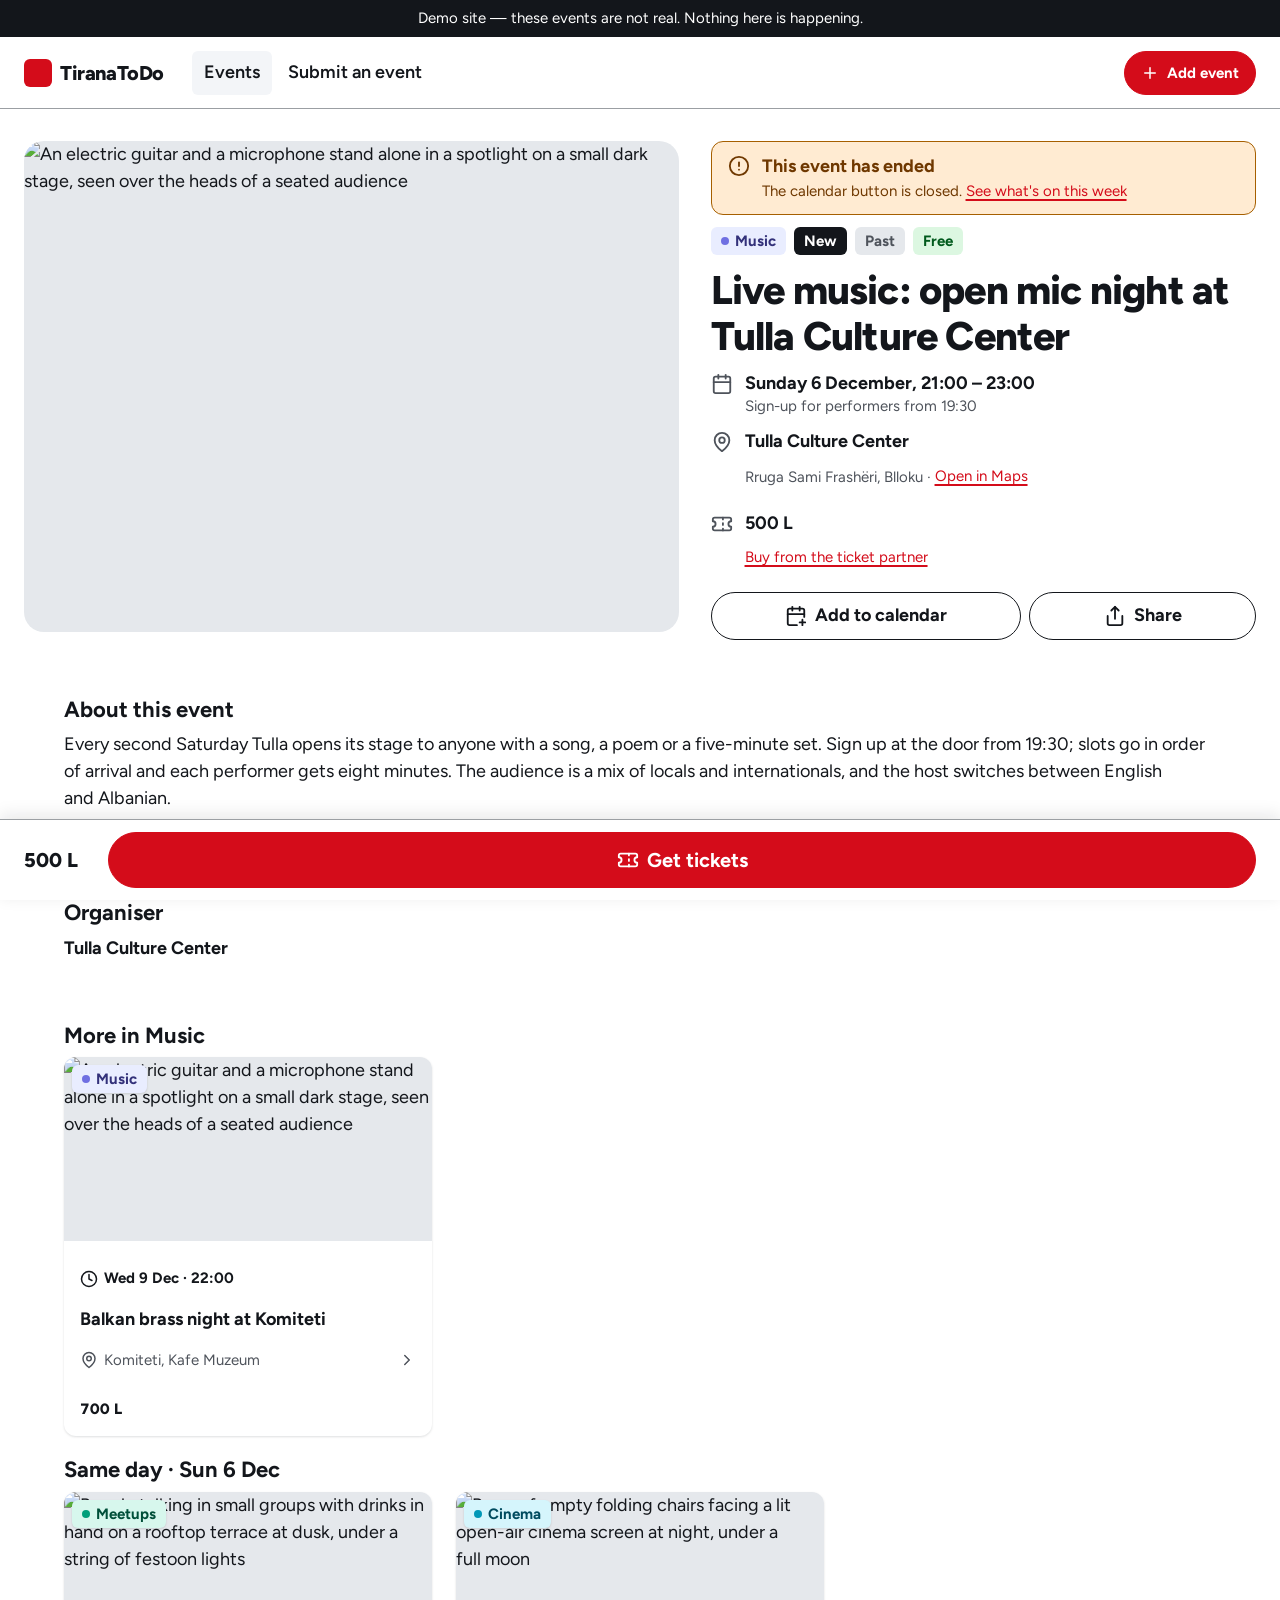
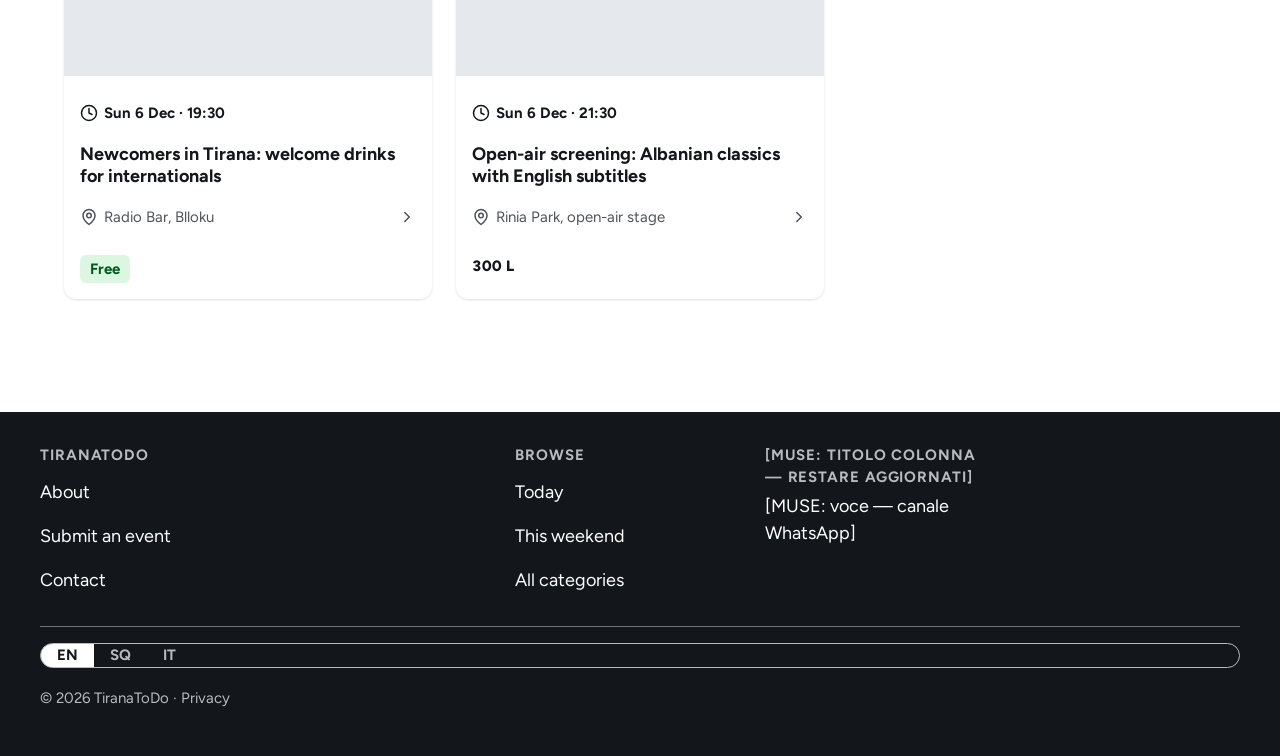
==== commit 5f4937df: "Filtri colorati, griglia orizzontale, canale WhatsApp nel piede Riporta nelle pagine vive le decisio" ====
--- a/docs/dettaglio-evento.html
+++ b/docs/dettaglio-evento.html
@@ -105,12 +105,12 @@
 
     <section class="te-group" style="padding-top:var(--te-sp-4)">
       <h2 class="te-group__title" data-related-title>More in Music</h2>
-      <div class="te-list--cols te-pad" data-related></div>
+      <div class="te-grid te-pad" data-related></div>
     </section>
 
     <section class="te-group" style="padding-bottom:var(--te-sp-8)">
       <h2 class="te-group__title" data-sameday-title>Same day</h2>
-      <div class="te-list--cols te-pad" data-sameday></div>
+      <div class="te-grid te-pad" data-sameday></div>
     </section>
 
   </div>
@@ -135,9 +135,15 @@
       <div>
         <p class="te-footer__title">Browse</p>
         <ul>
-          <li><a href="#">Today</a></li>
-          <li><a href="#">This weekend</a></li>
-          <li><a href="#">All categories</a></li>
+          <li><a href="./lista-eventi.html?date=today">Today</a></li>
+          <li><a href="./lista-eventi.html?date=weekend">This weekend</a></li>
+          <li><a href="./lista-eventi.html">All categories</a></li>
+        </ul>
+      </div>
+      <div>
+        <p class="te-footer__title">[MUSE: titolo colonna — restare aggiornati]</p>
+        <ul>
+          <li><a href="#" data-ph="whatsapp-channel-url">[MUSE: voce — canale WhatsApp]</a></li>
         </ul>
       </div>
     </div>
--- a/docs/pagine.css
+++ b/docs/pagine.css
@@ -1,6 +1,11 @@
 /* TiranaToDo — classi di pagina non ancora nel design system.
    Solo token --te-*: nessun colore, misura o raggio scritto a mano.
-   Da riportare in styles.css del DS quando LORI approva. */
+   Da riportare in styles.css del DS quando LORI approva.
+
+   ⚠️ REVISIONE LORI 05/09/2026 — questo file era incompleto rispetto
+   al markup: dodici classi usate nelle tre pagine non esistevano ne'
+   qui ne' in _ds/styles.css, quindi non facevano niente. Elenco e
+   riparazione nella sezione CLASSI MORTE piu' sotto. */
 
 @import url('https://fonts.googleapis.com/css2?family=Figtree:ital,wght@0,400;0,600;0,700;0,800;1,400;1,700&display=swap');
 
@@ -30,6 +35,11 @@
 /* stessa ragione sul luogo: "Dajti Ekspres cable car, lower station"
    veniva tagliato a meta'. Dove si va e' un fatto, non una rifinitura. */
 .te-card--list .te-card__place span{white-space:normal;display:-webkit-box;-webkit-line-clamp:2;-webkit-box-orient:vertical}
+/* In griglia le card di una riga hanno altezza uguale (align stretch):
+   senza questo il piede resta attaccato al luogo e sotto avanza vuoto.
+   Con margin-top:auto prezzo e voto si allineano in fondo su tutta la
+   riga. In colonna singola auto vale 0 e il distacco lo da' il padding. */
+.te-card--list .te-card__foot{margin-top:auto;padding-top:var(--te-sp-2)}
 
 /* Affordance "si apre" — la card e' gia' un <a>, ma a schermo non si
    vede (niente hover utile su mobile). Un chevron muto (eredita
@@ -37,12 +47,159 @@
    il rosso resta al voto "I'm interested") in fondo alla riga del
    luogo, su OGNI card, compatta e featured, pagina lista e dettaglio:
    non e' un secondo invito a cliccare in piu' del bottone di voto
-   dentro la card, e' la lettura di quello che gia' c'e'. Markup da
-   aggiungere in lista-eventi.html e dettaglio-evento.html: ultimo
-   figlio di ogni .te-card__place, un <svg class="te-ic te-ic--s
-   te-card__chevron" aria-hidden="true"> con <polyline points="9 18
-   15 12 9 6"> (chevron destro, viewBox 0 0 24 24). */
+   dentro la card, e' la lettura di quello che gia' c'e'.
+   ⚠️ 05/09: il markup non era mai stato messo in pagina. Ora c'e'. */
 .te-card__chevron{margin-left:auto}
+
+/* Rilievo al passaggio del mouse: serve solo dove il mouse c'e'.
+   Su una griglia di card e' il segnale che l'oggetto intero e' un link. */
+@media (hover:hover){.te-card:hover{box-shadow:var(--te-shadow-md)}}
+
+/* ══════════════════════════════════════════════════════════════════
+   CLASSI MORTE — riparazione del 05/09/2026.
+   Erano scritte nel markup delle tre pagine e non esistevano da
+   nessuna parte. Conseguenze misurate, non teoriche:
+   · .te-list--cols .te-pad .te-pad-t → nessuna colonna e nessun
+     margine: le card toccavano il bordo dello schermo e restavano
+     una sotto l'altra anche a 1440px. E' il difetto che ha aperto
+     questo giro. RIPARATO CAMBIANDO IL MARKUP: la lista ora usa
+     .te-grid del design system (1 col · 2 da 600 · 3 da 960) invece
+     di .te-list--cols. Un secondo nome con le stesse soglie sarebbe
+     una forcella del DS destinata a divergere. Restano .te-pad e
+     .te-pad-t, che sono spaziatura di pagina e nel DS non ci sono.
+   · .te-section → "About this event" e "Organiser" senza margini:
+     il testo toccava i bordi sul dettaglio.
+   · .te-only-mobile / .te-only-desktop → il bottone "Add event" da
+     desktop e l'hamburger da mobile si vedevano tutti e due sempre.
+   · .te-header--desktop / .te-hero__bar--mobile → la testata del
+     dettaglio e la barra sopra la foto convivevano a ogni larghezza.
+   · .te-badge--featured → il badge "Featured" era senza fondo: testo
+     scuro direttamente sulla fotografia, illeggibile.
+   · .te-card--featured → la card in evidenza era una card qualunque.
+   · .te-skel-card / __media / __body → gli scheletri di caricamento
+     erano div alti zero: lo stato "Loading" mostrava il vuoto.
+   ══════════════════════════════════════════════════════════════════ */
+.te-pad{padding-left:var(--te-gutter);padding-right:var(--te-gutter)}
+.te-pad-t{padding-top:var(--te-sp-4)}
+.te-section{padding:var(--te-sp-6) var(--te-gutter)}
+
+.te-only-desktop{display:none}
+@media (min-width:960px){
+  .te-only-mobile{display:none}
+  .te-only-desktop{display:inline-flex}
+}
+.te-header--desktop{display:none}
+@media (min-width:960px){.te-header--desktop{display:flex}}
+/* la soglia e' 960 come il resto: e' dove compare .te-nav e sparisce
+   la tabbar. Sotto quella misura la navigazione del dettaglio e'
+   la barra sopra la foto; sopra, la testata. Mai tutte e due. */
+@media (min-width:960px){.te-hero__bar--mobile{display:none}}
+
+.te-badge--featured{background:var(--te-ink);color:var(--te-on-ink)}
+
+/* CARD IN EVIDENZA — una sola per pagina, ed e' la prima cosa che si
+   legge. Da mobile: stessa card, foto piu' alta (3/2 invece di 2/1) e
+   titolo di un gradino piu' grande. Da 768 diventa orizzontale, foto a
+   sinistra: a tutta larghezza su 1200px una foto 2/1 sarebbe alta 600
+   pixel e mangerebbe lo schermo intero prima del primo evento. */
+.te-card--featured .te-card__media{aspect-ratio:3/2}
+.te-card--featured .te-card__title{font-size:var(--te-fs-h3);-webkit-line-clamp:3}
+@media (min-width:768px){
+  .te-card--featured{display:grid;grid-template-columns:1.15fr 1fr;align-items:stretch}
+  .te-card--featured .te-card__media{aspect-ratio:16/10}
+  .te-card--featured .te-card__body{justify-content:center;padding:var(--te-sp-6);gap:var(--te-sp-3)}
+  .te-card--featured .te-card__title{font-size:var(--te-fs-h2)}
+  .te-card--featured .te-card__foot{margin-top:var(--te-sp-2)}
+}
+
+.te-skel-card{background:var(--te-white);border-radius:var(--te-r-md);box-shadow:var(--te-shadow-sm);overflow:hidden}
+.te-skel-card__media{aspect-ratio:2/1;border-radius:0}
+.te-skel-card__body{padding:var(--te-sp-3) var(--te-sp-4) var(--te-sp-4);display:flex;flex-direction:column;gap:var(--te-sp-2)}
+
+/* ══════════════════════════════════════════════════════════════════
+   BARRA FILTRI — due domande diverse, due terreni diversi (05/09/2026)
+   Prima: due righe di pastiglie identiche a 8px di distanza, sullo
+   stesso bianco. A colpo d'occhio erano una lista sola di quindici
+   comandi, e nessuno capiva che "Today" e "Music" rispondono a due
+   domande separate. Le tre cose che li separano ora, in ordine di
+   forza: il FONDO (la riga delle date sta su una fascia grigia a tutta
+   larghezza, le categorie sul bianco), il COLORE (le categorie portano
+   la tinta, le date sono monocrome), lo SPAZIO (12px invece di 8).
+   Zero etichette aggiunte: su una barra appiccicata in cima ogni riga
+   di testo in piu' e' spazio tolto agli eventi.
+   Lo stato acceso resta nero per tutte e due le righe — e' la regola
+   del design system, ed e' quello che tiene insieme le due file
+   mentre le fasce le separano.
+
+   La barra si appiccica SOTTO la testata, non a 0: erano due elementi
+   sticky alla stessa quota, e la testata (z 30) copriva i filtri (z 20).
+   ══════════════════════════════════════════════════════════════════ */
+.te-filters{top:56px}
+@media (min-width:960px){.te-filters{top:72px}}
+
+.te-filters__when{position:relative;display:flex;align-items:center;background:var(--te-surface-2);padding:var(--te-sp-2) 0;margin-bottom:var(--te-sp-3)}
+.te-filters__when .te-scroll{flex:1 1 auto;min-width:0;padding-top:0;padding-bottom:0}
+/* "Pick a date" esce dallo scorrevole e resta fissa a destra: e' la
+   via d'uscita verso qualunque data, e un comando che scorre via dallo
+   schermo non esiste. Con cinque voci le pastiglie non stanno piu' su
+   una riga a 390px (ne servono ~460): scorrono, e la sfumatura dice
+   che sotto il pollice ce n'e' ancora. */
+.te-filters__pick{flex:none;margin-right:var(--te-gutter);background:var(--te-white)}
+.te-filters__pick::before{content:"";position:absolute;right:100%;top:0;bottom:0;width:var(--te-sp-6);pointer-events:none;background:linear-gradient(90deg,color-mix(in srgb,var(--te-surface-2),transparent 100%),var(--te-surface-2))}
+@media (min-width:960px){
+  /* col mouse una fila che scorre in orizzontale e' una fila che non si
+     legge: da desktop le pastiglie vanno a capo. */
+  .te-filters .te-scroll{flex-wrap:wrap;overflow-x:visible}
+  .te-filters__pick::before{display:none}
+}
+
+/* ══════════════════════════════════════════════════════════════════
+   PASTIGLIE CATEGORIA — colore e icona (05/09/2026)
+   Spenta: fondo bianco, filo e icona nella tinta della categoria,
+   etichetta nell'inchiostro della categoria. Il colore c'e' e si vede,
+   ma la pastiglia resta un contorno: non puo' essere scambiata per il
+   bottone rosso, che e' pieno, alto 48 e ha l'ombra.
+   Accesa: nero pieno, etichetta bianca, icona che resta colorata —
+   la regola del DS ("attivo = nero per tutte le chip"), che qui vale
+   doppio perche' fa lo stato acceso il piu' contrastato della riga.
+   Contrasti misurati: etichetta -ink su bianco ben oltre 4,5:1; filo e
+   icona (grafica, pavimento 3:1) da 3,36:1 (meetups) a 4,86:1 su
+   bianco, e da 3,51:1 (other) a 5,09:1 (meetups) sul nero acceso.
+   Nessuna tinta e' stata cambiata e nessuna soglia abbassata.
+   Fuoco da tastiera: l'anello del DS (--te-ring, bianco + nero) vale
+   identico su bianco, su nero e sulla fascia grigia. Non si tocca. */
+.te-chip__ic{flex:none}
+.te-chip--cat{border-color:var(--cat);color:var(--cat-ink)}
+.te-chip--cat .te-chip__ic{color:var(--cat)}
+.te-chip--cat:hover,.te-chip--cat.is-hover{background:var(--cat-bg);border-color:var(--cat)}
+.te-chip--cat.is-active{background:var(--te-ink);border-color:var(--te-ink);color:var(--te-on-ink)}
+.te-chip--cat.is-active .te-chip__ic{color:var(--cat)}
+
+/* ══════════════════════════════════════════════════════════════════
+   BLOCCO "SEGUI IL CANALE" — .te-follow (05/09/2026)
+   Due azioni per due persone diverse, e non devono somigliarsi:
+   · "Add" e' di chi organizza: rosso, pieno, tondo, sempre nella barra
+     in basso, icona +. Verbo: dare.
+   · "Follow" e' di chi consuma: nero su bianco, rettangolare, dentro a
+     un blocco che spiega, una volta sola in fondo alla pagina.
+     Verbo: ricevere.
+   Quattro assi di differenza — colore, forma, posizione, verbo.
+   ⛔ Il bottone NON prende il verde di WhatsApp. Il rosso e' riservato
+   alle azioni primarie e il verde non e' in palette: metterlo qui vuol
+   dire tre inviti diversi sulla stessa schermata e nessuno che vince.
+   Il canale si riconosce dal GLIFO, non dalla tinta, e il glifo si
+   incolla dal file ufficiale — non si ridisegna (marchio di terzi).
+   Nel mockup c'e' un fumetto nostro, segnaposto dichiarato. */
+.te-follow{display:flex;gap:var(--te-sp-4);align-items:flex-start;background:var(--te-white);border:1.5px solid var(--te-line-soft);border-radius:var(--te-r-md);box-shadow:var(--te-shadow-sm);padding:var(--te-sp-5)}
+.te-follow__icon{width:var(--te-tap);height:var(--te-tap);flex:none;border-radius:50%;background:var(--te-surface-2);color:var(--te-ink);display:flex;align-items:center;justify-content:center}
+.te-follow__body{display:flex;flex-direction:column;gap:var(--te-sp-1);min-width:0}
+.te-follow__title{font-size:var(--te-fs-lead);line-height:var(--te-lh-title);font-weight:800;margin:0}
+.te-follow__text{font-size:var(--te-fs-small);line-height:1.4;color:var(--te-ink-muted);margin:0}
+.te-follow .te-btn{margin-top:var(--te-sp-3);align-self:flex-start}
+@media (min-width:600px){
+  .te-follow{align-items:center}
+  .te-follow .te-btn{margin-top:0;margin-left:auto;flex:none}
+}
 
 /* ══════════════════════════════════════════════════════════════════
    SEGNAPOSTO IMMAGINE — .te-media-empty, stato reale "evento senza
@@ -81,8 +238,12 @@
 
 /* ══════════════════════════════════════════════════════════════════
    DEV ONLY — barra di scelta dello stato. Non fa parte del design:
-   si toglie in produzione insieme allo <script> in fondo alla pagina. */
-.dev-bar{position:sticky;top:0;z-index:999;display:flex;flex-wrap:wrap;gap:var(--te-sp-2);align-items:center;padding:var(--te-sp-2) var(--te-sp-4);background:var(--te-surface-3);border-bottom:1.5px solid var(--te-line);font-size:var(--te-fs-small)}
+   si toglie in produzione insieme allo <script> in fondo alla pagina.
+   Non e' piu' appiccicata in cima: erano tre elementi sticky alla
+   stessa quota e falsavano la lettura della pagina vera. */
+.dev-bar{position:static;display:flex;flex-wrap:wrap;gap:var(--te-sp-2);align-items:center;padding:var(--te-sp-2) var(--te-sp-4);background:var(--te-surface-3);border-bottom:1.5px solid var(--te-line);font-size:var(--te-fs-small)}
 .dev-bar__label{font-weight:700;color:var(--te-ink-muted)}
 .dev-bar button{font-size:var(--te-fs-small);padding:var(--te-sp-1) var(--te-sp-3)}
 .dev-bar button.is-active{background:var(--te-ink);color:var(--te-on-ink);border-color:var(--te-ink)}
+.dev-bar a{display:inline-flex;align-items:center;min-height:32px;padding:0 var(--te-sp-3);border-radius:var(--te-r-pill);border:1.5px solid var(--te-line);color:var(--te-ink);text-decoration:none;font-weight:600}
+.dev-bar a.is-on{background:var(--te-ink);color:var(--te-on-ink);border-color:var(--te-ink)}
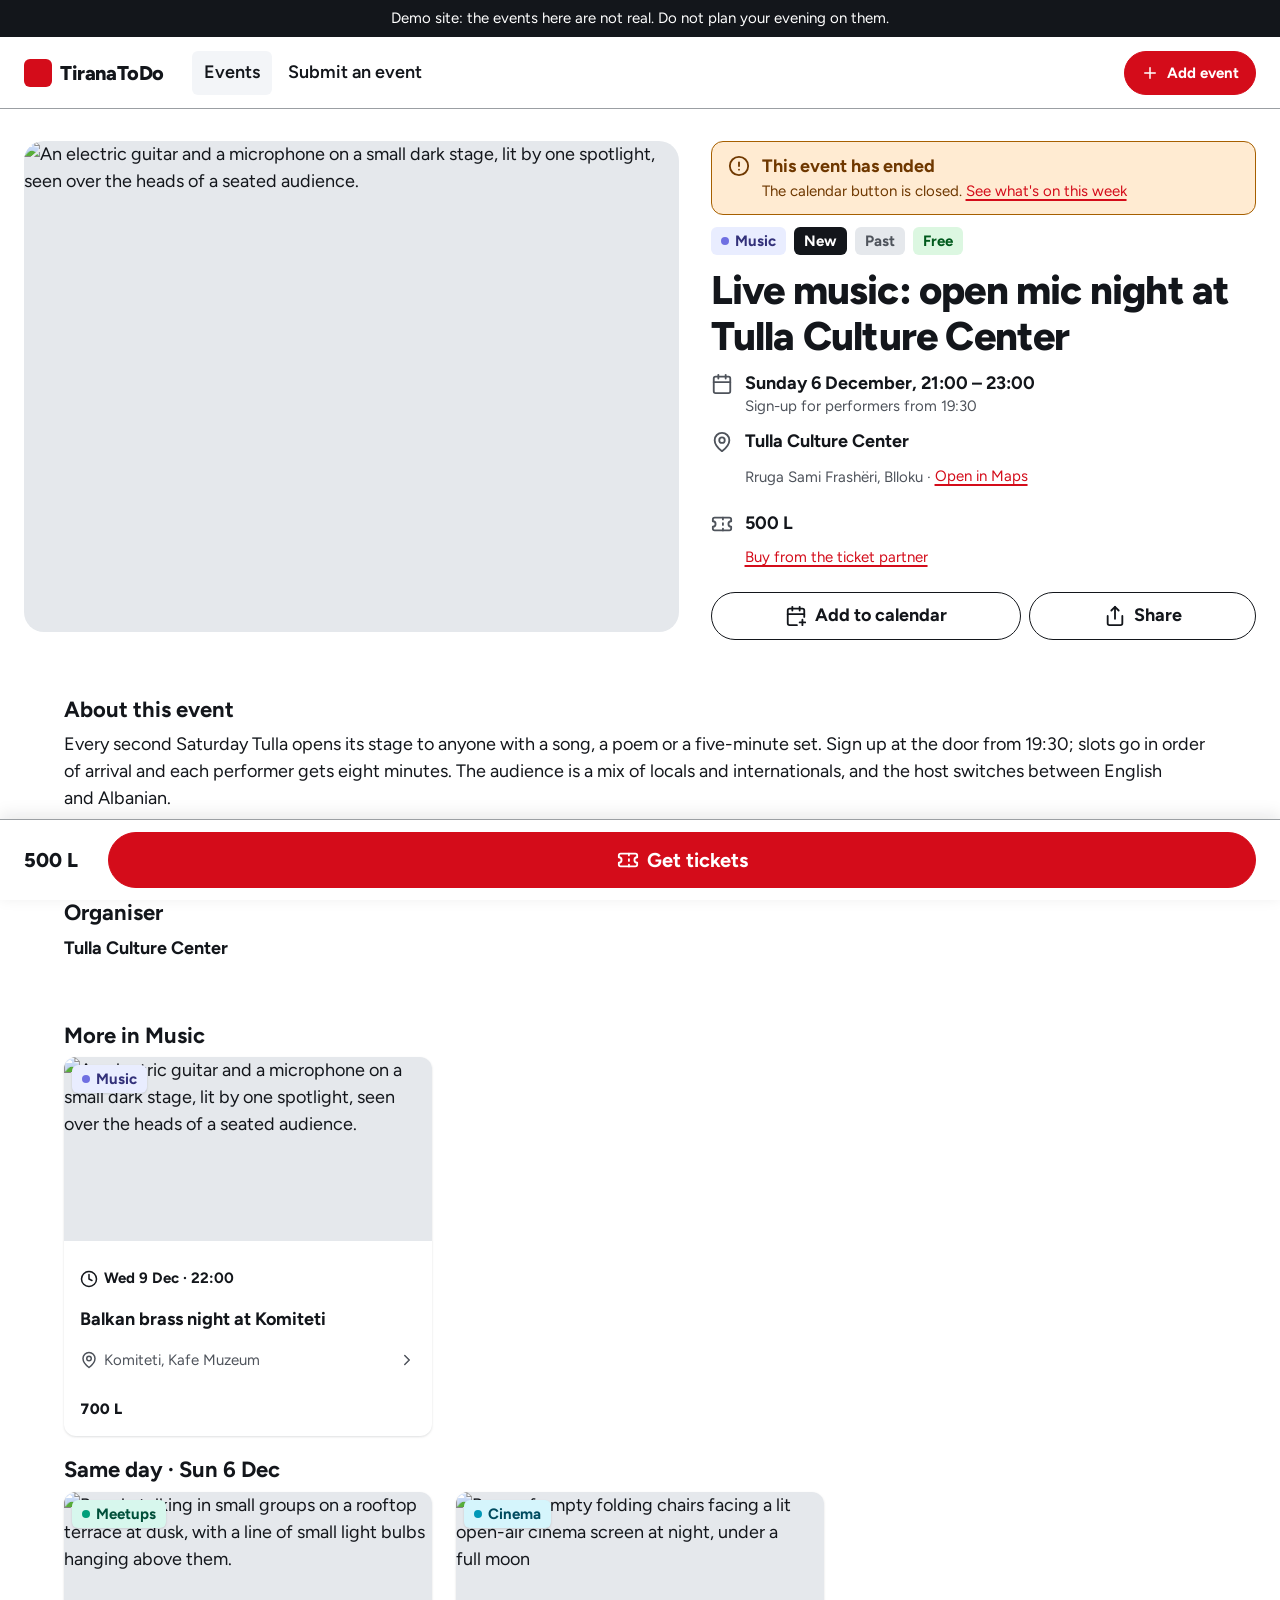
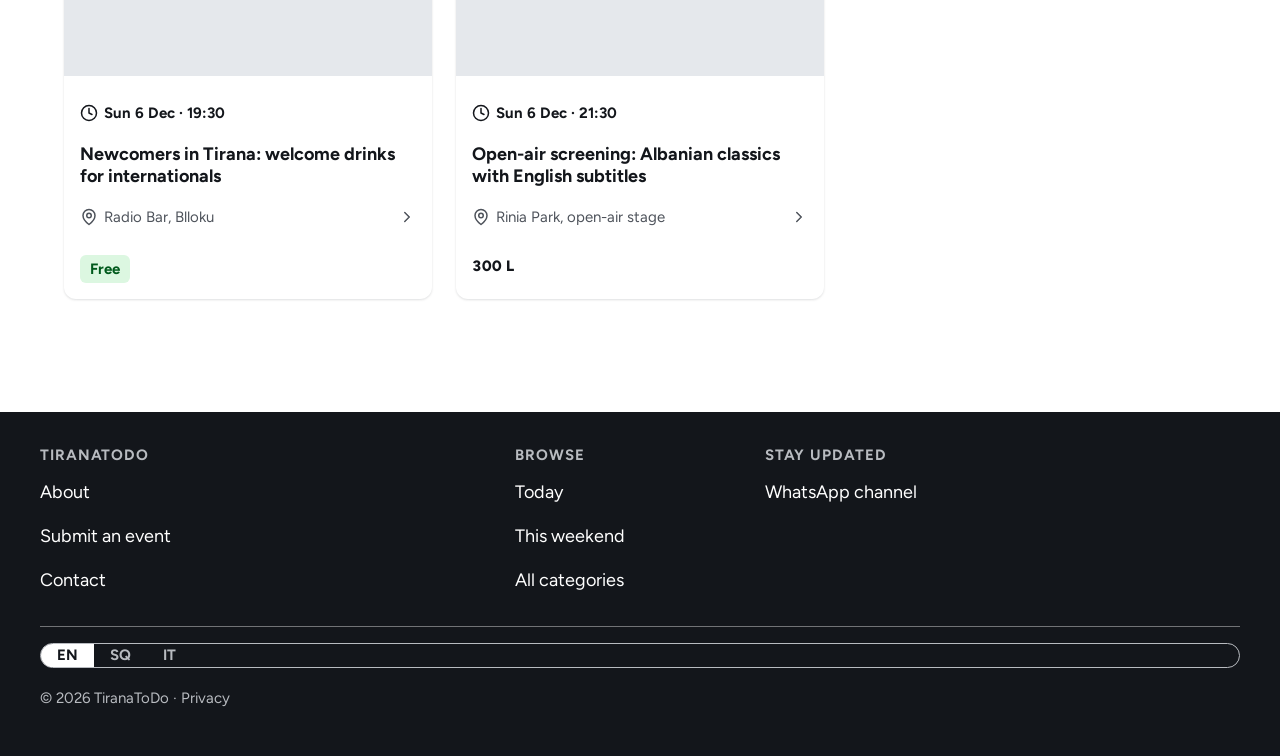
==== commit 2f48d800: "Copy inglese di MUSE e i 19 campi del modello email Il sito non e' piu' muto: 16 stringhe su 16 chiu" ====
--- a/docs/dettaglio-evento.html
+++ b/docs/dettaglio-evento.html
@@ -3,7 +3,7 @@
 <head>
 <meta charset="utf-8">
 <meta name="viewport" content="width=device-width, initial-scale=1">
-<title>Live music: open mic night at Tulla — TiranaToDo</title>
+<title>Live music: open mic night at Tulla · TiranaToDo</title>
 <link rel="stylesheet" href="./_ds/styles.css">
 <link rel="stylesheet" href="./pagine.css">
 </head>
@@ -11,7 +11,7 @@
 
 <!-- Avviso permanente, non la barra DEV. Le varianti si vedono con ?state=past
      e ?state=free. ⏳ testo segnaposto, DA CHIEDERE A MUSE. -->
-<p class="te-demo-note" role="note" style="margin:0;padding:var(--te-sp-2) var(--te-gutter);background:var(--te-ink);color:var(--te-on-ink);font-size:15px;line-height:1.4;font-weight:400;text-align:center">Demo site — these events are not real. Nothing here is happening.</p>
+<p class="te-demo-note" role="note" style="margin:0;padding:var(--te-sp-2) var(--te-gutter);background:var(--te-ink);color:var(--te-on-ink);font-size:15px;line-height:1.4;font-weight:400;text-align:center">Demo site: the events here are not real. Do not plan your evening on them.</p>
 
 <!-- logo segnaposto: quadrato rosso + wordmark -->
 <header class="te-header te-header--desktop">
@@ -27,7 +27,7 @@
   <header class="te-hero" data-cat="music" data-d-hero>
     <div class="te-hero__media">
       <!-- prima immagine della pagina: nessun loading=lazy, si vede subito -->
-      <img src="https://raw.githubusercontent.com/KeryxDesign/tiranatodo/main/assets/demo/web/music.jpg" width="700" height="438" decoding="async" alt="An electric guitar and a microphone stand alone in a spotlight on a small dark stage, seen over the heads of a seated audience">
+      <img src="https://raw.githubusercontent.com/KeryxDesign/tiranatodo/main/assets/demo/web/music.jpg" width="700" height="438" decoding="async" alt="An electric guitar and a microphone on a small dark stage, lit by one spotlight, seen over the heads of a seated audience.">
       <div class="te-hero__bar te-hero__bar--mobile">
         <a class="te-btn te-btn--icon te-btn--on-image" href="./lista-eventi.html" aria-label="Back to events"><svg class="te-ic" viewBox="0 0 24 24" aria-hidden="true"><path d="m15 18-6-6 6-6"></path></svg></a>
         <div>
@@ -141,9 +141,9 @@
         </ul>
       </div>
       <div>
-        <p class="te-footer__title">[MUSE: titolo colonna — restare aggiornati]</p>
+        <p class="te-footer__title">Stay updated</p>
         <ul>
-          <li><a href="#" data-ph="whatsapp-channel-url">[MUSE: voce — canale WhatsApp]</a></li>
+          <li><a href="#" data-ph="whatsapp-channel-url">WhatsApp channel</a></li>
         </ul>
       </div>
     </div>
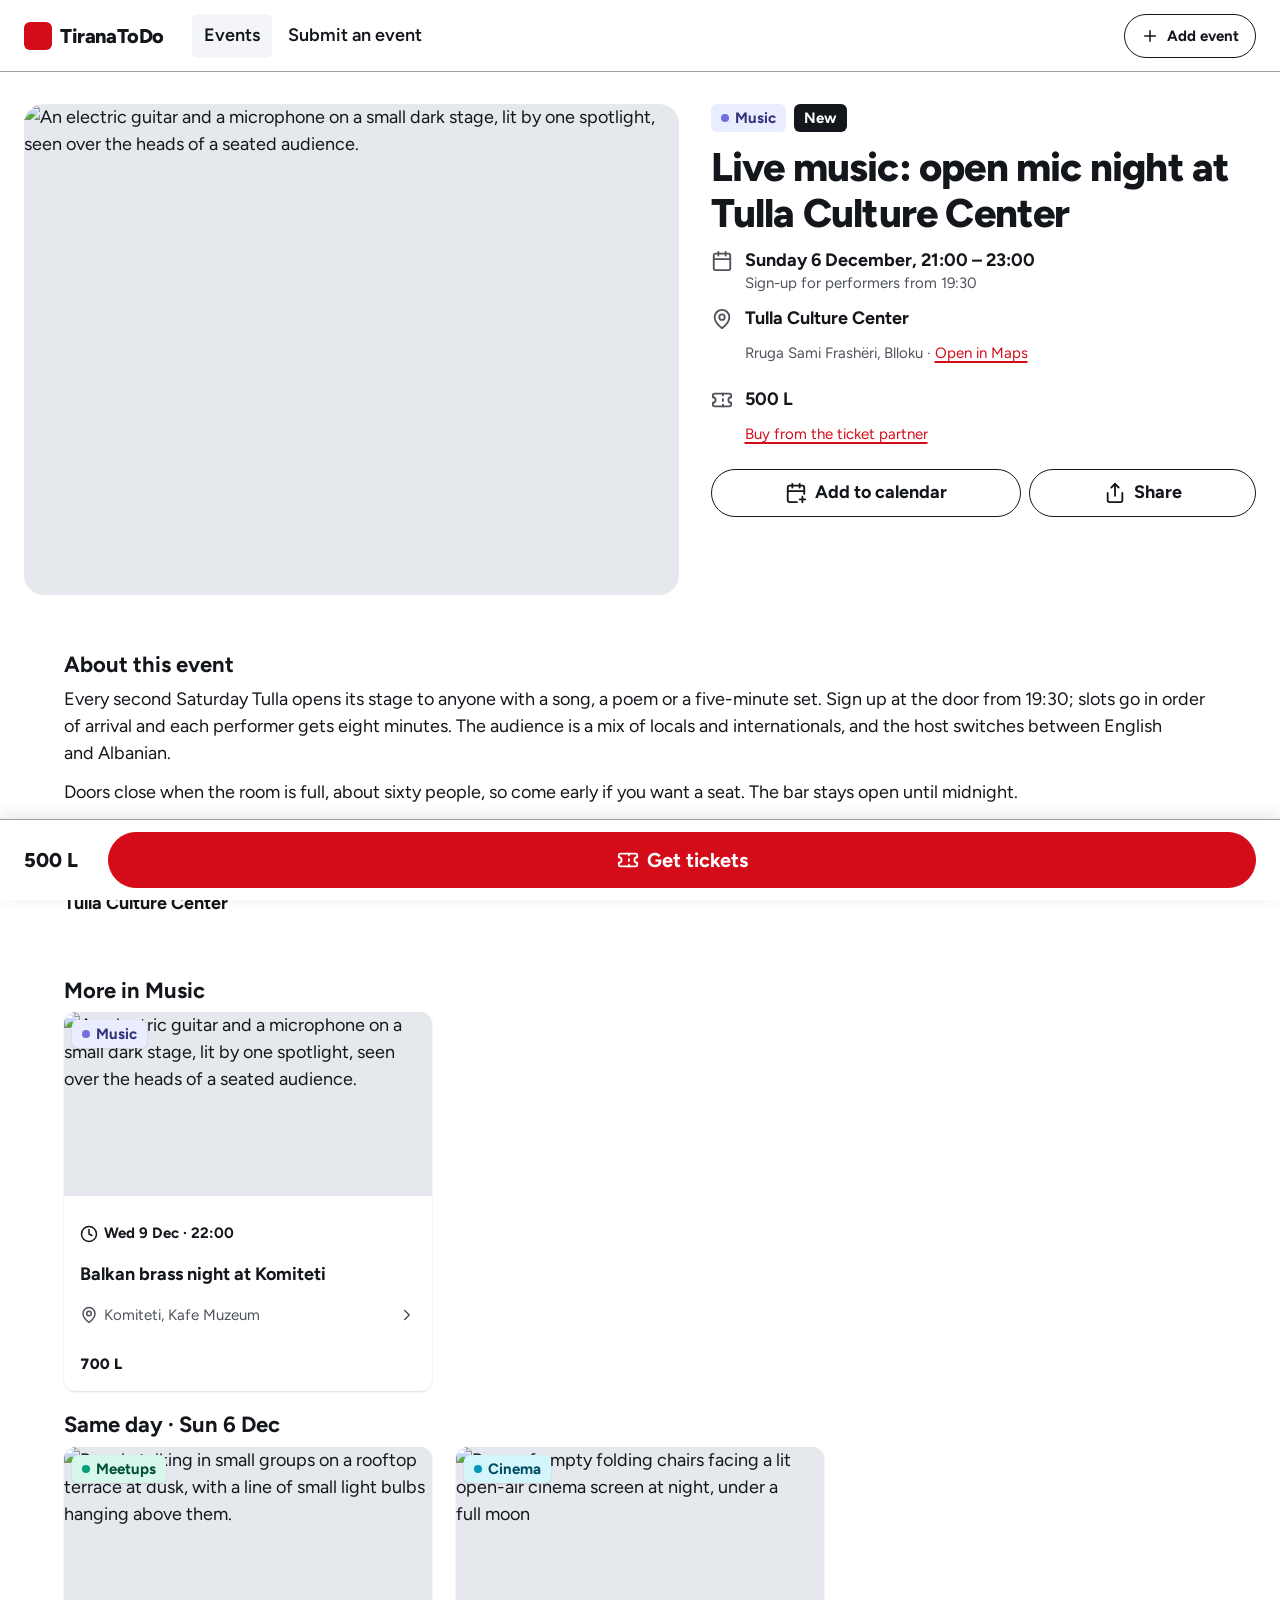
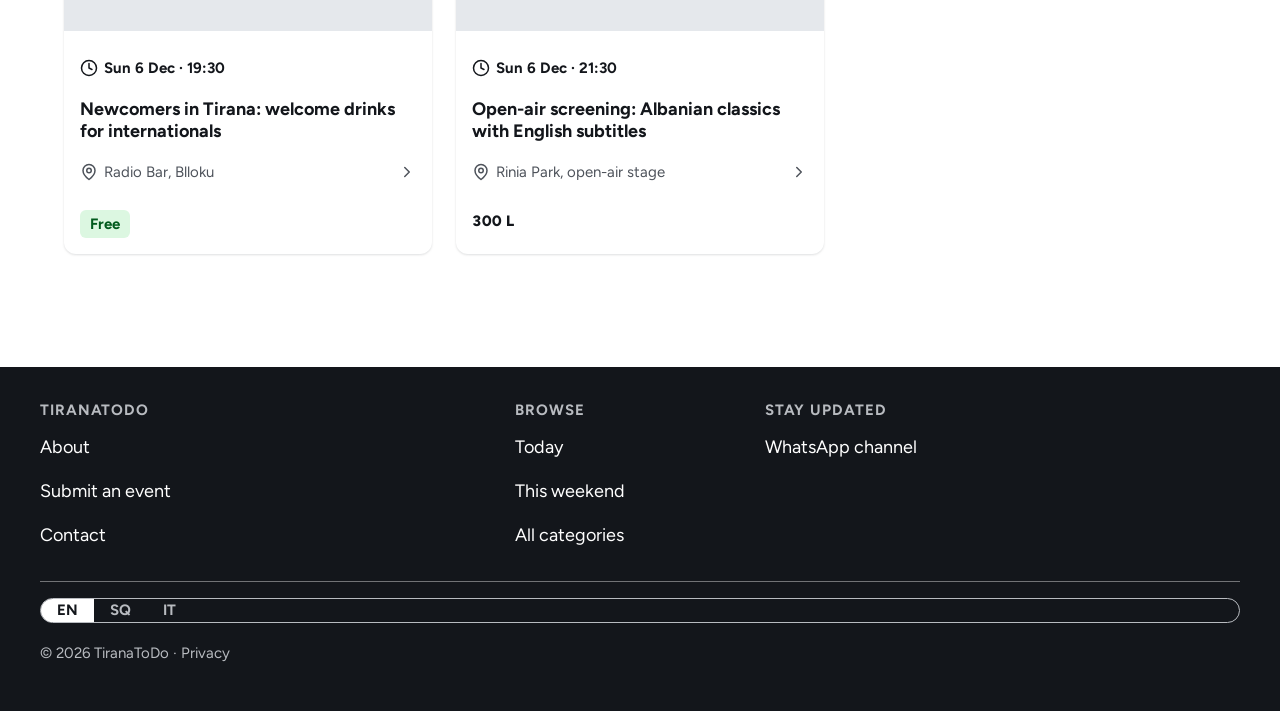
==== commit 4fa4b937: "Submit: questionario a passi che scrive la mail. Via l'avviso demo e la barra app. Quattro ordini di" ====
--- a/docs/dettaglio-evento.html
+++ b/docs/dettaglio-evento.html
@@ -9,9 +9,7 @@
 </head>
 <body class="te-page" data-screen-label="Event detail">
 
-<!-- Avviso permanente, non la barra DEV. Le varianti si vedono con ?state=past
-     e ?state=free. ⏳ testo segnaposto, DA CHIEDERE A MUSE. -->
-<p class="te-demo-note" role="note" style="margin:0;padding:var(--te-sp-2) var(--te-gutter);background:var(--te-ink);color:var(--te-on-ink);font-size:15px;line-height:1.4;font-weight:400;text-align:center">Demo site: the events here are not real. Do not plan your evening on them.</p>
+<!-- Le varianti della pagina si vedono con ?state=past e ?state=free. -->
 
 <!-- logo segnaposto: quadrato rosso + wordmark -->
 <header class="te-header te-header--desktop">
@@ -20,7 +18,7 @@
     <li><a class="is-active" href="./lista-eventi.html">Events</a></li>
     <li><a href="./submit-evento.html">Submit an event</a></li>
   </ul>
-  <a class="te-btn te-btn--primary te-btn--s te-only-desktop" href="./submit-evento.html"><svg class="te-ic te-ic--s" viewBox="0 0 24 24" aria-hidden="true"><path d="M5 12h14"></path><path d="M12 5v14"></path></svg>Add event</a>
+  <a class="te-btn te-btn--secondary te-btn--s" href="./submit-evento.html"><svg class="te-ic te-ic--s" viewBox="0 0 24 24" aria-hidden="true"><path d="M5 12h14"></path><path d="M12 5v14"></path></svg>Add event</a>
 </header>
 
 <main data-detail>
--- a/docs/_ds/styles.css
+++ b/docs/_ds/styles.css
@@ -69,6 +69,9 @@
   --te-cat-outdoors:#888700;/* @kind color */
   --te-cat-outdoors-bg:#EFF1D6;/* @kind color */
   --te-cat-outdoors-ink:#424100;/* @kind color */
+  --te-cat-workshop:#0B7E7A;/* @kind color */
+  --te-cat-workshop-bg:#D9F5F3;/* @kind color */
+  --te-cat-workshop-ink:#004E4B;/* @kind color */
   --te-cat-other:#6B7280;/* @kind color */
   --te-cat-other-bg:#EEF0F3;/* @kind color */
   --te-cat-other-ink:#343A44;/* @kind color */
@@ -201,6 +204,7 @@
 [data-cat="family"]{--cat:var(--te-cat-family);--cat-bg:var(--te-cat-family-bg);--cat-ink:var(--te-cat-family-ink)}
 [data-cat="meetups"]{--cat:var(--te-cat-meetups);--cat-bg:var(--te-cat-meetups-bg);--cat-ink:var(--te-cat-meetups-ink)}
 [data-cat="outdoors"]{--cat:var(--te-cat-outdoors);--cat-bg:var(--te-cat-outdoors-bg);--cat-ink:var(--te-cat-outdoors-ink)}
+[data-cat="workshop"]{--cat:var(--te-cat-workshop);--cat-bg:var(--te-cat-workshop-bg);--cat-ink:var(--te-cat-workshop-ink)}
 [data-cat="other"]{--cat:var(--te-cat-other);--cat-bg:var(--te-cat-other-bg);--cat-ink:var(--te-cat-other-ink)}
 .te-tag{display:inline-flex;align-items:center;gap:6px;min-height:28px;padding:0 10px;border-radius:var(--te-r-sm);background:var(--cat-bg,var(--te-surface-2));color:var(--cat-ink,var(--te-ink));font-size:var(--te-fs-small);font-weight:700;line-height:1.2;white-space:nowrap}
 .te-tag .te-dot{width:8px;height:8px}
--- a/docs/pagine.css
+++ b/docs/pagine.css
@@ -214,19 +214,12 @@
 .te-footer__lang{display:inline-flex;border:1.5px solid var(--te-on-ink-muted);border-radius:var(--te-r-pill);overflow:hidden}
 
 /* ══════════════════════════════════════════════════════════════════
-   SUBMIT AN EVENT — passi numerati e blocco email copiabile
-   (05/09/2026). Non c'e' modulo: la procedura passa da email. Il
-   blocco copiabile e' il pezzo centrale della pagina — per questo il
-   suo font-size e' il corpo (17px), non il 15 delle note: e' il
-   contenuto piu' importante, non una didascalia.
-   ══════════════════════════════════════════════════════════════════ */
-.te-steps{display:flex;flex-direction:column;gap:var(--te-sp-5);list-style:none;padding:0;margin:0}
-.te-step{display:flex;gap:var(--te-sp-3);align-items:flex-start}
-.te-step__num{width:32px;height:32px;flex:none;margin-top:2px;border-radius:50%;background:var(--te-ink);color:var(--te-on-ink);display:flex;align-items:center;justify-content:center;font-weight:800;font-size:var(--te-fs-small)}
-.te-step__body{display:flex;flex-direction:column;gap:2px}
-.te-step__title{font-size:var(--te-fs-body);font-weight:700;line-height:1.4;margin:0}
-.te-step__text{font-size:var(--te-fs-small);color:var(--te-ink-muted);line-height:1.4;margin:0}
-
+   SUBMIT AN EVENT — blocco email copiabile (05/09/2026)
+   Non c'e' modulo: la procedura passa da email. Il blocco copiabile
+   resta come via di riserva dell'ultima schermata del questionario —
+   per questo il suo font-size e' il corpo (17px), non il 15 delle
+   note: e' contenuto da leggere e copiare, non una didascalia.
+   ══════════════════════════════════════════════════════════════════ */
 .te-copybox-head{display:flex;align-items:center;justify-content:space-between;gap:var(--te-sp-2);margin-bottom:var(--te-sp-2)}
 .te-copybox-label{font-size:var(--te-fs-small);font-weight:700;color:var(--te-ink-muted)}
 /* pre-wrap + overflow-wrap:anywhere: un indirizzo o un segnaposto
@@ -237,13 +230,65 @@
 .te-ph{background:var(--te-warn-bg);color:var(--te-warn-ink);padding:0 4px;border-radius:var(--te-r-sm);font-style:normal}
 
 /* ══════════════════════════════════════════════════════════════════
-   DEV ONLY — barra di scelta dello stato. Non fa parte del design:
-   si toglie in produzione insieme allo <script> in fondo alla pagina.
-   Non e' piu' appiccicata in cima: erano tre elementi sticky alla
-   stessa quota e falsavano la lettura della pagina vera. */
-.dev-bar{position:static;display:flex;flex-wrap:wrap;gap:var(--te-sp-2);align-items:center;padding:var(--te-sp-2) var(--te-sp-4);background:var(--te-surface-3);border-bottom:1.5px solid var(--te-line);font-size:var(--te-fs-small)}
-.dev-bar__label{font-weight:700;color:var(--te-ink-muted)}
-.dev-bar button{font-size:var(--te-fs-small);padding:var(--te-sp-1) var(--te-sp-3)}
-.dev-bar button.is-active{background:var(--te-ink);color:var(--te-on-ink);border-color:var(--te-ink)}
-.dev-bar a{display:inline-flex;align-items:center;min-height:32px;padding:0 var(--te-sp-3);border-radius:var(--te-r-pill);border:1.5px solid var(--te-line);color:var(--te-ink);text-decoration:none;font-weight:600}
-.dev-bar a.is-on{background:var(--te-ink);color:var(--te-on-ink);border-color:var(--te-ink)}
+   QUESTIONARIO A PASSI — solo pagina submit-evento (LORI, 05/09/2026)
+   Sostituisce .te-steps / .te-legend* / .te-submit-cols, tolti il 05/09.
+   Ordine di Davide: «processo a misura di umano stupido». Tre scelte
+   che vengono da lì e non si cambiano senza rifare il ragionamento:
+   1) un passo per argomento, non un campo per schermata: sei passi si
+      contano, diciannove no;
+   2) niente tendine dove le opzioni sono due o tre: bersagli grossi,
+      tutti visibili, nessuno stato nascosto;
+   3) la barra di avanzamento e i due bottoni sono appiccicati, sopra e
+      sotto: «quanto manca» e «avanti» sono le due domande che tornano
+      a ogni passo e non si vanno a cercare scorrendo.
+   ══════════════════════════════════════════════════════════════════ */
+.te-page [hidden]{display:none}
+
+.te-wiz{display:block}
+
+.te-wiz__bar{position:sticky;top:56px;z-index:15;background:var(--te-white);padding:var(--te-sp-3) var(--te-gutter);border-bottom:1px solid var(--te-line-soft)}
+@media (min-width:960px){.te-wiz__bar{top:72px}}
+.te-wiz__count{display:block;font-size:var(--te-fs-small);font-weight:700;color:var(--te-ink-muted);margin:0 0 6px}
+.te-wiz__track{height:6px;border-radius:var(--te-r-pill);background:var(--te-surface-3);overflow:hidden}
+.te-wiz__fill{display:block;height:100%;background:var(--te-ink);border-radius:var(--te-r-pill);transition:width .2s}
+
+.te-wiz__panel{padding:var(--te-sp-6) var(--te-gutter) var(--te-sp-8)}
+.te-wiz__title{margin:0 0 var(--te-sp-5)}
+.te-wiz__fields{display:flex;flex-direction:column;gap:var(--te-sp-6)}
+
+/* L'aiuto sta fra etichetta e controllo, non sotto: si legge nell'ordine
+   in cui serve — cosa chiedo, come si risponde, dove si scrive. Sotto al
+   campo arriverebbe dopo l'errore che avrebbe evitato. */
+.te-help{font-size:var(--te-fs-small);line-height:1.4;color:var(--te-ink-muted);margin:-2px 0 0}
+
+/* Scelta secca (ALL_DAY, IS_FREE, PHOTO, CONSENT non e' qui: ha la
+   casella). Altezza 52px = quella di .te-input, cosi' una colonna di
+   campi misti resta una colonna sola. */
+.te-choice{display:grid;grid-template-columns:repeat(auto-fit,minmax(100px,1fr));gap:var(--te-sp-2)}
+.te-choice__opt{display:flex;align-items:center;justify-content:center;min-height:52px;padding:0 var(--te-sp-3);border-radius:var(--te-r-md);border:1.5px solid var(--te-line);background:var(--te-white);color:var(--te-ink);font-family:var(--te-font);font-size:var(--te-fs-body);font-weight:700;line-height:1.2;text-align:center;cursor:pointer;-webkit-tap-highlight-color:transparent}
+.te-choice__opt:hover,.te-choice__opt.is-hover{background:var(--te-surface-2);border-color:var(--te-ink)}
+.te-choice__opt.is-active{background:var(--te-ink);border-color:var(--te-ink);color:var(--te-on-ink)}
+.te-choice__opt:focus-visible{outline:none;box-shadow:var(--te-ring)}
+.te-field.is-error .te-choice__opt{border-color:var(--te-err)}
+
+/* Le 12 categorie: griglia di pastiglie, non tendina. Sono le stesse
+   .te-chip--cat della lista eventi, quindi chi ha filtrato riconosce
+   colore e icona e sceglie senza leggere. */
+.te-choice-grid{display:flex;flex-wrap:wrap;gap:var(--te-sp-2)}
+
+.te-wiz__nav{position:sticky;bottom:0;z-index:15;display:flex;gap:var(--te-sp-3);padding:var(--te-sp-3) var(--te-gutter);padding-bottom:calc(var(--te-sp-3) + env(safe-area-inset-bottom));background:var(--te-white);border-top:1px solid var(--te-line)}
+.te-wiz__nav .te-btn{flex:1 1 auto}
+.te-wiz__nav .te-btn--back{flex:0 0 auto;min-width:104px}
+
+/* ─── L'ultima schermata ──────────────────────────────────────────── */
+/* Il bottone rosso e' l'azione, e il rosso e' delle azioni. La via di
+   riserva sta sotto e resta APERTA: un mailto puo' non fare niente, e
+   chi vede la pagina ferma pensa che il sito sia rotto. Chiuderla in un
+   <details> vorrebbe dire che se ne accorge solo chi la cerca. */
+.te-done{display:flex;flex-direction:column;gap:var(--te-sp-5);padding:var(--te-sp-6) var(--te-gutter) var(--te-sp-8)}
+.te-done__ready{margin:0}
+.te-fallback{border:1.5px solid var(--te-line-soft);border-radius:var(--te-r-md);background:var(--te-white);padding:var(--te-sp-4)}
+.te-fallback__text{margin:0 0 var(--te-sp-4);font-size:var(--te-fs-small);line-height:1.45;color:var(--te-ink-muted)}
+.te-fallback__head{display:flex;align-items:center;justify-content:space-between;gap:var(--te-sp-3);margin-bottom:var(--te-sp-2)}
+.te-fallback__label{font-size:var(--te-fs-small);font-weight:700;color:var(--te-ink-muted)}
+.te-done__next{display:flex;flex-direction:column;gap:var(--te-sp-1);margin:0;font-size:var(--te-fs-small);line-height:1.45;color:var(--te-ink-muted)}
